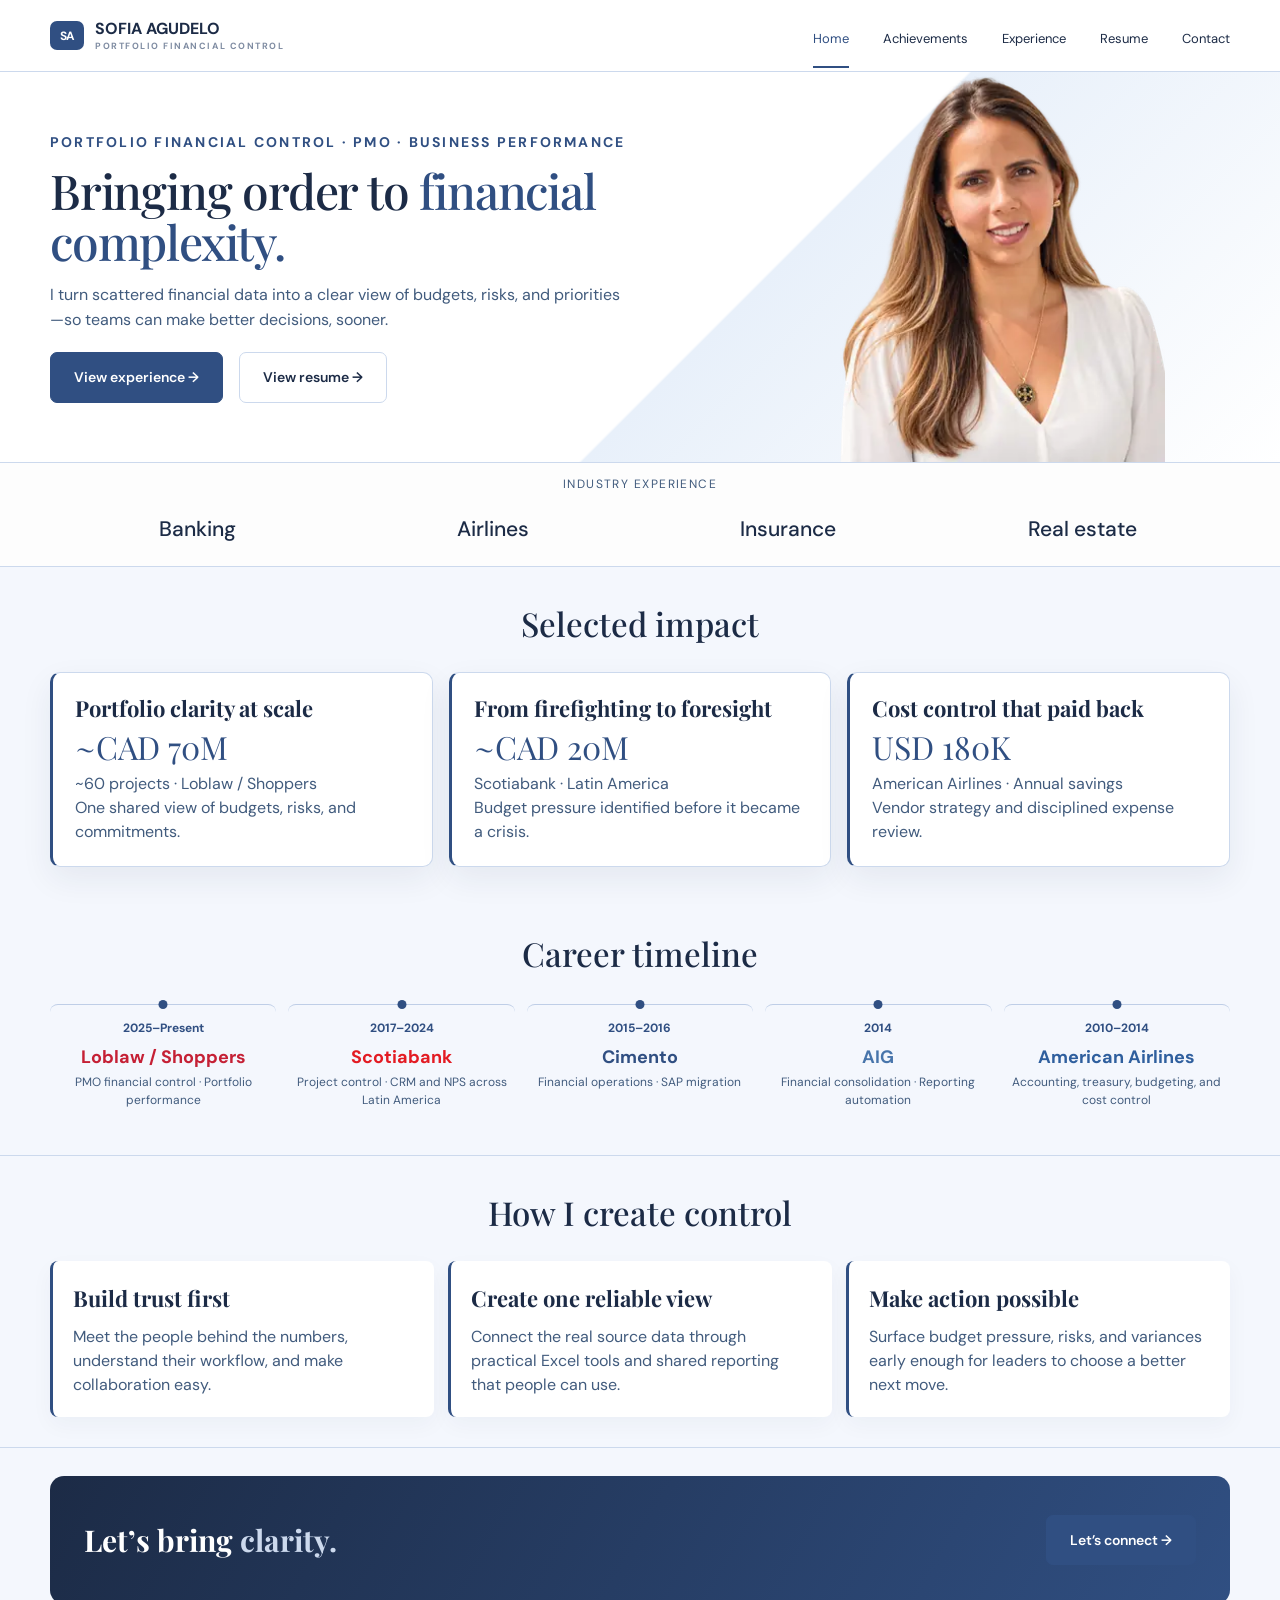
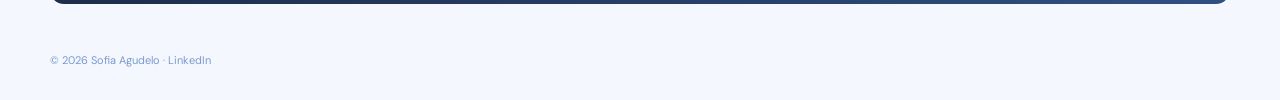
==== index.html @ adecae9f "Fix Sofia portrait loading on homepage" ====
<!doctype html>
<html lang="en"><head><meta charset="utf-8"><meta name="viewport" content="width=device-width,initial-scale=1"><meta name="robots" content="noindex,nofollow"><title>Home · Sofia Agudelo</title><link rel="stylesheet" href="styles.css?v=20260928-4"><link rel="icon" type="image/svg+xml" href="favicon.svg"><link rel="preconnect" href="https://fonts.googleapis.com"><link rel="preconnect" href="https://fonts.gstatic.com" crossorigin><link href="https://fonts.googleapis.com/css2?family=DM+Sans:wght@400;500;600;700&family=Playfair+Display:wght@500;600&display=swap" rel="stylesheet"></head>
<body><a class="skip" href="#main">Skip to content</a><nav class="nav" aria-label="Main navigation"><div class="wrap"><a class="brand" href="index.html"><span>SOFIA AGUDELO<small>PORTFOLIO FINANCIAL CONTROL</small></span></a><div class="navlinks"><a href="index.html" class="active" aria-current="page">Home</a><a href="achievements.html">Achievements</a><a href="experience.html">Experience</a><a href="resume.html">Resume</a><a href="contact.html">Contact</a></div></div></nav>
<main id="main"><header class="hero"><div class="wrap hero-grid"><div class="hero-copy"><div class="eyebrow">Portfolio Financial Control · PMO · Business Performance</div><h1 class="serif">Bringing order to <em>financial complexity.</em></h1><p>I turn scattered financial data into a clear view of budgets, risks, and priorities—so teams can make better decisions, sooner.</p><div class="hero-actions"><a class="btn primary" href="experience.html">View experience →</a><a class="btn" href="resume.html">View resume →</a></div></div><div class="portrait"><img id="sofia-portrait" class="sofia-portrait" src="assets/sofia-portrait-transparent-v9.png" alt="Sofia Agudelo" width="320" height="384"></div></div></header>
<section class="trust"><div class="trust-label">INDUSTRY EXPERIENCE</div><div class="wrap trust-row"><span class="org">Banking</span><span class="org">Airlines</span><span class="org">Insurance</span><span class="org">Real estate</span></div></section>
<section class="section"><div class="wrap"><h2 class="serif">Selected impact</h2><div class="impact-cards"><a class="card impact impact-link" href="achievements.html"><h3>Portfolio clarity at scale</h3><div class="big">~CAD 70M</div><p>~60 projects · Loblaw / Shoppers<br>One shared view of budgets, risks, and commitments.</p></a><a class="card impact impact-link" href="achievements.html"><h3>From firefighting to foresight</h3><div class="big">~CAD 20M</div><p>Scotiabank · Latin America<br>Budget pressure identified before it became a crisis.</p></a><a class="card impact impact-link" href="achievements.html"><h3>Cost control that paid back</h3><div class="big">USD 180K</div><p>American Airlines · Annual savings<br>Vendor strategy and disciplined expense review.</p></a></div></div></section>
<section class="section"><div class="wrap"><h2 class="serif timeline-title">Career timeline</h2><div class="timeline"><a class="job" href="experience.html#loblaw"><div class="years">2025–Present</div><h3>Loblaw / Shoppers</h3><p>PMO financial control · Portfolio performance</p></a><a class="job" href="experience.html#scotiabank"><div class="years">2017–2024</div><h3>Scotiabank</h3><p>Project control · CRM and NPS across Latin America</p></a><a class="job" href="experience.html#cimento"><div class="years">2015–2016</div><h3>Cimento</h3><p>Financial operations · SAP migration</p></a><a class="job" href="experience.html#aig"><div class="years">2014</div><h3>AIG</h3><p>Financial consolidation · Reporting automation</p></a><a class="job" href="experience.html#american-budget"><div class="years">2010–2014</div><h3>American Airlines</h3><p>Accounting, treasury, budgeting, and cost control</p></a></div></div></section>
<section class="section how"><div class="wrap"><h2 class="serif">How I create control</h2><div class="how-grid"><article class="how-item"><h3>Build trust first</h3><p>Meet the people behind the numbers, understand their workflow, and make collaboration easy.</p></article><article class="how-item"><h3>Create one reliable view</h3><p>Connect the real source data through practical Excel tools and shared reporting that people can use.</p></article><article class="how-item"><h3>Make action possible</h3><p>Surface budget pressure, risks, and variances early enough for leaders to choose a better next move.</p></article></div></div></section>
<div class="wrap cta"><h2 class="serif">Let’s bring <em>clarity.</em></h2><div class="cta-actions"><a class="btn primary" href="https://www.linkedin.com/in/sofia-agudelo/" target="_blank" rel="noopener noreferrer">Let’s connect →</a></div></div></main><footer class="wrap footer">© 2026 Sofia Agudelo · <a href="https://www.linkedin.com/in/sofia-agudelo/" target="_blank" rel="noopener noreferrer">LinkedIn</a></footer>
<script>(()=>{const img=document.getElementById('sofia-portrait');const files=['assets/sofia-v10-part1.txt','assets/sofia-v10-part2.txt','assets/sofia-v10-part3.txt','assets/sofia-v10-part4.txt'];Promise.all(files.map(f=>fetch(f,{cache:'no-store'}).then(r=>{if(!r.ok)throw new Error('portrait part missing');return r.text()}))).then(parts=>{const candidate=new Image();candidate.onload=()=>{img.src=candidate.src};candidate.src='data:image/webp;base64,'+parts.join('')}).catch(()=>{});})();</script></body></html>
---- styles.css ----
:root{--ink:#1c2b46;--accent:#304f82;--text:#415b7d;--line:#ccd9ed;--soft:#f4f7fd;--white:#fff;--shadow:0 12px 32px rgba(28,43,70,.07)}
*{box-sizing:border-box}html{scroll-behavior:smooth}body{margin:0;font-family:"DM Sans",Arial,sans-serif;color:var(--ink);background:#fff}a{text-decoration:none;color:inherit}.serif{font-family:"Playfair Display",Georgia,serif}.wrap{width:min(1180px,calc(100% - 56px));margin:auto}
.nav{height:72px;border-bottom:1px solid #edf1f8;background:rgba(255,255,255,.95);position:sticky;top:0;z-index:30}.nav .wrap{height:100%;display:flex;align-items:center;justify-content:space-between}.brand{display:flex;gap:12px;align-items:center;font-weight:700}.brand small{display:block;font-size:9px;letter-spacing:.17em;color:#5e84c3}.navlinks{display:flex;gap:34px;align-items:center;font-size:13px}.navlinks a{padding:25px 0 16px;border-bottom:2px solid transparent}.navlinks a.active{color:var(--accent);border-color:var(--accent)}.btn{display:inline-flex;align-items:center;justify-content:center;gap:10px;padding:13px 23px;border-radius:7px;border:1px solid #afc2e1;font-weight:600;font-size:14px}.btn.primary{background:var(--accent);border-color:var(--accent);color:#fff;box-shadow:0 9px 22px rgba(48,79,130,.18)}.btn.dark{background:#304f82;border-color:#304f82;color:#fff}
.eyebrow{color:var(--accent);font-size:12px;font-weight:700;letter-spacing:.16em;text-transform:uppercase}.hero{position:relative;overflow:hidden;background:linear-gradient(135deg,#fff 0%,#fff 58%,#f5f7fb 58.2%,#fff 100%)}.hero-grid{min-height:330px;display:grid;grid-template-columns:1.2fr .8fr;align-items:end;gap:40px}.hero-copy{align-self:center;padding:25px 0}.hero h1{font-size:48px;line-height:1.04;margin:11px 0 15px;font-weight:500;letter-spacing:-.025em}.hero h1 em{font-style:normal;color:var(--accent)}.hero p{color:var(--text);font-size:16px;line-height:1.58;max-width:610px;margin:0 0 20px}.hero-actions{display:flex;gap:16px;flex-wrap:wrap}.download{display:inline-block;margin-top:18px;color:#4d77bd;text-decoration:underline;text-underline-offset:5px;font-size:13px}.portrait{height:330px;display:flex;align-items:flex-end;justify-content:center}.portrait img{height:318px;max-width:100%;object-fit:contain;object-position:center bottom;filter:drop-shadow(0 20px 30px rgba(28,43,70,.16))}
.trust{border-top:1px solid var(--line);border-bottom:1px solid var(--line);background:#fdfdfd}.trust-label{text-align:center;padding-top:12px;color:#6e91ca;letter-spacing:.18em;font-size:10px}.trust-row{display:grid;grid-template-columns:repeat(4,1fr);align-items:center;text-align:center;height:72px}.org{font-weight:700;font-size:23px}.scotia{color:#e31b23}.tang{color:#f66b13}.sofi{color:#3f67aa}
.section{padding:36px 0}.section h2{font-size:33px;text-align:center;margin:0 0 24px;font-weight:500}.strengths{display:grid;grid-template-columns:repeat(4,1fr);gap:14px}.impact-cards{display:grid;grid-template-columns:repeat(3,1fr);gap:16px}.card{border:1px solid var(--line);border-radius:10px;background:#fff;box-shadow:var(--shadow)}.strength{padding:20px;min-height:142px;display:grid;grid-template-columns:50px 1fr;gap:14px}.ico{width:48px;height:48px;border-radius:50%;background:#f0f3f9;display:grid;place-items:center;color:var(--accent)}.ico svg{width:26px;height:26px}.strength h3,.impact h3{font-family:"Playfair Display";font-size:19px;margin:0 0 8px}.strength p,.impact p{font-size:12.5px;color:#426db3;line-height:1.5;margin:0}.how{background:#fafbfd;border-top:1px solid #edf2f9;border-bottom:1px solid #edf2f9}.how-grid{display:grid;grid-template-columns:repeat(3,1fr);gap:14px}.how-item{padding:18px 20px;border-left:3px solid var(--accent);background:#fff;border-radius:8px;box-shadow:0 8px 22px rgba(28,43,70,.04)}.how-item h3{font-family:"Playfair Display";font-size:19px;margin:0 0 7px}.how-item p{font-size:12px;color:#426db3;line-height:1.5;margin:0}.how-item strong{display:block;color:var(--accent);font-size:10px;margin-top:9px}
.timeline-title{font-size:31px;text-align:center;margin:10px 0 17px}.timeline{display:grid;grid-template-columns:repeat(5,1fr);gap:12px;align-items:start}.job{text-align:center;border-top:1px solid #bfcee7;padding:14px 8px 0;position:relative}.job:before{content:"";position:absolute;top:-5px;left:50%;width:9px;height:9px;border-radius:50%;background:var(--accent);transform:translateX(-50%)}.years{color:var(--accent);font-weight:700;font-size:12px}.job h3{margin:9px 0 5px;font-size:17px}.job p{font-size:12px;color:#3a5f9d;margin:0}
.impact{padding:17px;border-left:3px solid var(--accent);min-height:0}.impact .ico{width:42px;height:42px}.impact .ico svg{width:23px;height:23px}.impact .big{font-family:"Playfair Display";color:var(--accent);font-size:34px;line-height:1;margin:6px 0 9px}.impact h3{font-size:18px;line-height:1.22;margin-bottom:6px}.impact p{font-size:12px;line-height:1.42}.impact-link{display:block;transition:transform .18s ease,box-shadow .18s ease}.impact-link:hover{transform:translateY(-3px);box-shadow:0 16px 36px rgba(28,43,70,.11)}.projects-intro{max-width:620px;margin:-12px auto 24px;text-align:center;color:#426db3;font-size:13px;line-height:1.55}.projects-grid{display:grid;grid-template-columns:repeat(3,1fr);gap:18px}.project{overflow:hidden;display:flex;flex-direction:column;min-height:100%;transition:transform .18s ease,box-shadow .18s ease}.project:hover{transform:translateY(-3px);box-shadow:0 16px 36px rgba(28,43,70,.11)}.project-preview{position:relative;height:210px;overflow:hidden;background:radial-gradient(circle at 50% 18%,#f3f6fa 0%,#f8f9fc 48%,#edf2f9 100%);display:flex;align-items:flex-end;justify-content:center;gap:8px;padding:22px 14px 0}.project-preview.green{background:radial-gradient(circle at 50% 18%,#e8fbef,#f5fbf7 52%,#e3f3e8)}.project-shot{width:31%;max-width:100px;border-radius:15px 15px 0 0;border:4px solid #16243c;border-bottom:0;background:#0f1929;box-shadow:0 13px 26px rgba(28,43,70,.18);overflow:hidden;transform-origin:bottom center}.project-shot:nth-child(1){transform:translateY(16px) rotate(-5deg) scale(.92)}.project-shot:nth-child(2){transform:scale(1.04);z-index:2}.project-shot:nth-child(3){transform:translateY(16px) rotate(5deg) scale(.92)}.project-shot img{width:100%;height:188px;object-fit:cover;object-position:top;display:block}.project-body{padding:18px 18px 17px;display:flex;flex-direction:column;flex:1}.project-kicker{color:var(--accent);font-size:9px;font-weight:700;letter-spacing:.11em;text-transform:uppercase;margin-bottom:7px}.project h3{font-family:"Playfair Display";font-size:20px;margin:0 0 7px}.project p{font-size:11.5px;color:#4d77bd;margin:0;line-height:1.45}.tags{display:flex;gap:6px;margin-top:auto;padding-top:13px}.tag{font-size:10px;background:#f3f6fa;color:#406aaf;padding:4px 8px;border-radius:5px}.projects-more{display:flex;justify-content:center;margin-top:22px}
.cta{margin:28px auto 36px;background:linear-gradient(120deg,#1c2b46,#304f82);border-radius:14px;color:#fff;min-height:128px;padding:27px 34px;display:grid;grid-template-columns:1.1fr 1fr;gap:30px;align-items:center;overflow:hidden}.cta h2{font-size:31px;margin:0;text-align:left}.cta h2 em{color:#ccd9ed;font-style:normal}.cta p{font-size:13px;color:#f4f7fd}.cta-actions{display:flex;gap:14px;align-items:center}.footer{padding:12px 0 30px;color:#7a9ace;font-size:11px}
.stats{margin-top:-18px;position:relative;z-index:2;display:grid;grid-template-columns:repeat(3,1fr);padding:26px 32px;gap:30px}.stat{display:flex;gap:18px;align-items:center;border-right:1px solid var(--line)}.stat:last-child{border:0}.stat .num{font-family:"Playfair Display";font-size:42px;line-height:1}.stat p{font-size:12px;color:#3f68ac;line-height:1.5;margin:0}.experience-list{position:relative;margin:34px 0}.experience-list:before{content:"";position:absolute;left:24px;top:0;bottom:0;width:1px;background:#b5c6e3}.exp{margin:0 0 16px 58px;padding:22px 24px;display:grid;grid-template-columns:180px 1fr 120px;gap:24px;position:relative}.exp:before{content:"";position:absolute;width:14px;height:14px;background:var(--accent);border:4px solid white;border-radius:50%;left:-42px;top:24px;box-shadow:0 0 0 1px #c7d4ea}.exp h3{font-family:"Playfair Display";font-size:23px;margin:0 0 8px}.exp ul{margin:0;padding-left:18px;color:#385d99;font-size:12.5px;line-height:1.5}.exp .when{color:var(--accent);font-weight:700;font-size:12px;text-align:right}
.case{display:grid;grid-template-columns:1.05fr .95fr;gap:26px;padding:28px}.case h3{font-family:"Playfair Display";font-size:25px;margin:8px 0}.case p,.case li{font-size:12.5px;color:#3f68ac;line-height:1.5}.metrics{display:grid;grid-template-columns:repeat(3,1fr);gap:12px;border:1px solid var(--line);border-radius:9px;padding:18px;margin-top:18px}.metric b{font-family:"Playfair Display";font-size:35px;color:var(--accent);display:block}.step{display:grid;grid-template-columns:50px 1fr;gap:12px;margin-bottom:18px}
.filters{display:flex;gap:40px;justify-content:center;margin:18px 0 28px;font-size:13px}.filters .active{border:1px solid var(--accent);color:var(--accent);padding:8px 22px;border-radius:7px}
.ai-grid{display:grid;grid-template-columns:repeat(4,1fr);gap:16px}.ai-card{overflow:hidden}.ai-card img{width:100%;height:165px;object-fit:cover}.ai-card .project-body{padding:14px}.more-grid{display:grid;grid-template-columns:repeat(5,1fr);gap:12px}.mini{padding:15px}.mini h4{margin:0 0 5px;font-size:13px}.mini p{font-size:11px;color:#4f79be;margin:0}
@media(max-width:900px){.wrap{width:min(100% - 30px,760px)}.navlinks{display:none}.hero-grid{grid-template-columns:1fr}.portrait{height:270px}.portrait img{height:260px}.strengths,.impact-cards,.projects-grid,.ai-grid{grid-template-columns:1fr 1fr}.timeline{grid-template-columns:1fr}.job{text-align:left}.how-grid{grid-template-columns:1fr}.stats{grid-template-columns:1fr}.stat{border-right:0;border-bottom:1px solid var(--line);padding-bottom:14px}.exp{grid-template-columns:1fr;margin-left:40px}.exp .when{text-align:left}.case{grid-template-columns:1fr}.cta{grid-template-columns:1fr}.more-grid{grid-template-columns:1fr 1fr}}
@media(max-width:560px){.wrap{width:calc(100% - 24px)}.hero h1{font-size:38px}.hero-grid{gap:24px}.hero-copy{padding:30px 0 0}.hero-actions{margin-bottom:0}.portrait{height:230px;margin-top:0}.portrait img{height:220px}.strengths,.projects-grid,.ai-grid,.more-grid{grid-template-columns:1fr}.impact-cards,.projects-grid{display:flex;gap:14px;overflow-x:auto;scroll-snap-type:x mandatory;scroll-padding-inline:24px;margin:0 -12px;padding:5px 24px 22px;scrollbar-width:none}.impact-cards::-webkit-scrollbar,.projects-grid::-webkit-scrollbar{display:none}.impact-cards .impact,.projects-grid .project{flex:0 0 min(84vw,350px);scroll-snap-align:center;opacity:.62;transform:scale(.96);transition:opacity .18s ease,transform .18s ease,box-shadow .18s ease}.impact-cards .impact{flex-basis:min(78vw,330px)}.impact-cards .impact.marquee-active,.projects-grid .project.marquee-active{opacity:1;transform:scale(1);box-shadow:0 16px 34px rgba(28,43,70,.13)}.trust-row{grid-template-columns:1fr 1fr;height:auto;padding:18px 0;gap:20px}.section h2,.timeline-title{font-size:28px}.stats{padding:20px}.cta{padding:25px 22px}.exp{margin-left:30px;padding:18px}}
.nr-logo{width:36px;height:29px;color:var(--accent);display:block;flex:0 0 auto}.brand{display:flex;gap:11px;align-items:center;font-weight:700}.brand>span{line-height:1.05}.brand small{display:block;font-size:9px;letter-spacing:.17em;color:#5e84c3;margin-top:4px}
.company-logo{display:inline-flex;align-items:center;gap:6px;font-weight:700;line-height:1;white-space:nowrap}.company-logo.scotia-logo{color:#e31b23;font-size:18px}.company-logo.tangerine-logo{color:#f66b13;font-size:18px}.company-logo.tech-logo{color:#1f3355;font-size:18px}.company-logo.sofi-logo{color:#3f67aa;font-size:18px}.sofi-dots{display:grid;grid-template-columns:repeat(3,3px);gap:2px}.sofi-dots i{width:3px;height:3px;border-radius:50%;background:currentColor;display:block}.sap-logo{display:inline-flex;align-items:center;background:#3a5f9c;color:white;font-weight:800;font-size:17px;letter-spacing:-.04em;padding:5px 12px 4px 9px;clip-path:polygon(0 0,100% 0,84% 100%,0 100%);line-height:1}.logo-stack{min-height:30px;display:flex;align-items:center;justify-content:center;margin:7px 0 5px}.job-logo{min-height:28px;display:flex;align-items:center;justify-content:center;margin:7px 0 4px}
.timeline-title{margin:0 0 24px!important}.timeline .job{display:block;transition:.18s ease;border-radius:8px;padding-bottom:10px}.timeline .job:hover{background:#f4f7fd;transform:translateY(-2px)}.timeline .job h3{margin-top:4px}.trust-row .company-logo{justify-content:center}

body{font-size:16px;line-height:1.6}.nav{height:auto;min-height:76px}.nav .wrap{gap:20px;flex-wrap:wrap;padding-block:16px}.navlinks{font-size:14px;gap:22px;flex-wrap:wrap}.navlinks a{padding:4px 0}.brand small{font-size:12px;letter-spacing:.06em}.hero-grid{min-height:410px;align-items:center}.hero h1{line-height:1.15}.portrait{height:290px;align-items:center}.photo-placeholder{height:260px;width:230px;border:1px dashed #8fa9d5;border-radius:12px;display:grid;place-content:center;text-align:center;color:#3a5f9d;background:#f4f7fd}.photo-placeholder small{font-size:14px}.draft-note{background:#f2f5fa;color:#415b7d;padding:10px 0;font-size:14px}.section{scroll-margin-top:100px}.section h2{text-align:left}.impact p,.how-item p,.job p,.exp ul,.footer{font-size:16px}.impact h3,.how-item h3{font-size:23px}.impact{padding:25px}.timeline{grid-template-columns:repeat(3,1fr)}.job{text-align:left;padding:18px}.job:before{left:18px}.years{font-size:14px}.pending{color:#416bb0}.page-heading{padding:50px 0 24px}.page-heading h1{font-size:42px;font-weight:500;margin:0 0 10px}.content-card{padding:28px;margin-bottom:20px}.content-card h2{font-size:25px;font-weight:500;margin-top:0}.content-card p{color:#3a5f9d}.empty-label{font-size:14px;color:#3a5f9d;border:1px dashed #8fa9d5;border-radius:7px;padding:12px 18px;display:inline-block}.footer{border-top:1px solid var(--line);padding-block:24px;margin-top:40px}.skip{position:absolute;left:16px;top:-100px;background:white;padding:12px;z-index:100}.skip:focus{top:10px}a:focus-visible{outline:3px solid #304f82;outline-offset:5px}.cta p{font-size:16px}.cta h2{font-size:30px}.eyebrow{font-size:14px}@media(max-width:900px){.navlinks{display:flex}.hero-grid{grid-template-columns:1fr 0.7fr}.portrait{height:auto}.photo-placeholder{width:100%;height:240px}}@media(max-width:600px){.nav .wrap{align-items:flex-start}.navlinks{gap:12px 18px}.hero-grid{grid-template-columns:1fr;padding-bottom:30px}.portrait{justify-content:flex-start}.photo-placeholder{width:100%;height:170px}.impact-cards{display:grid;grid-template-columns:1fr;margin:0;padding:0;overflow:visible}.impact-cards .impact{opacity:1;transform:none}.timeline{grid-template-columns:1fr}.hero h1,.page-heading h1{font-size:36px}.cta{margin-block:24px}.hero-copy{padding-top:32px}}@media(prefers-reduced-motion:reduce){html{scroll-behavior:auto}*{transition:none!important}}

.variant-bar{background:var(--ink);color:white;padding:10px 0;font-size:14px}.variant-bar .wrap{display:flex;justify-content:space-between;gap:12px;flex-wrap:wrap}.variant-bar a{text-decoration:underline;text-underline-offset:4px}

body{background:#f4f7fd}.nav{background:#f4f7fd;border-color:#ccd9ed}.hero{background:linear-gradient(135deg,#fff 0%,#fff 58%,#ccd9ed 58.2%,#f4f7fd 100%)}.how,.draft-note,.photo-placeholder{background:#f4f7fd;border-color:#ccd9ed}.brand small,.pending,.footer,.impact p,.how-item p,.job p,.content-card p,.photo-placeholder,.empty-label{color:#415b7d}.photo-placeholder,.empty-label,.btn,.job{border-color:#ccd9ed}.cta{background:linear-gradient(120deg,#1c2b46,#304f82)}.cta p{color:#f4f7fd}.navlinks a.active{border-color:#304f82}

/* Match the concise layout of Nicolas's profile. */
.hero-grid{min-height:330px}.hero-copy{padding:28px 0}.hero h1{font-size:48px;line-height:1.06;max-width:640px}.hero p{max-width:580px;line-height:1.58}.portrait{height:300px}.photo-placeholder{height:250px}.section{padding:30px 0}.section h2{text-align:center;font-size:33px;margin-bottom:22px}.impact{padding:22px;min-height:130px}.impact h3,.how-item h3{font-size:22px;margin-bottom:9px}.impact p,.how-item p{font-size:16px;line-height:1.5}.how-item{padding:20px}.trust-label{font-size:12px;color:var(--text);letter-spacing:.12em}.trust-row .org{font-size:21px;color:var(--ink);font-weight:500}.cta .cta-actions{justify-content:flex-end}.content-card{padding:22px 26px}.content-card p{margin-bottom:0}.page-heading{padding-top:38px}.footer{font-size:14px;margin-top:24px}@media(max-width:600px){.hero h1{font-size:38px}.hero-copy{padding-top:28px}.portrait{height:170px}.photo-placeholder{height:160px}.section h2{font-size:28px}.trust-row .org{font-size:18px}.cta .cta-actions{justify-content:flex-start}.impact{min-height:0}}

.resume-grid{display:grid;grid-template-columns:1fr 1fr;gap:18px}.resume-grid .content-card{margin-bottom:0}.content-card ul{padding-left:20px;margin:12px 0 0;color:var(--text);font-size:16px;line-height:1.65}.content-card .pending{font-size:14px}.resume-grid + .content-card{margin-top:20px}@media(max-width:700px){.resume-grid{grid-template-columns:1fr}}

.employer{font-weight:600;color:var(--accent)!important;margin-top:-4px}.result{display:block;font-family:Georgia,serif;font-size:32px;color:var(--accent);margin:8px 0 16px}.resume-career{margin:18px 0 32px}.resume-role{display:flex;justify-content:space-between;gap:24px;padding:16px 0;border-bottom:1px solid var(--line)}.resume-role p{margin:4px 0 0;color:var(--text)}.resume-role>span{font-size:14px;color:var(--text);text-align:right}.impact .big{font-size:32px}.content-card li+li{margin-top:5px}@media(max-width:600px){.resume-role{display:block}.resume-role>span{display:block;text-align:left;margin-top:6px}}

.portrait .sofia-portrait{width:260px;height:300px;object-fit:cover;object-position:center 30%;border-radius:12px;filter:none}@media(max-width:600px){.portrait{height:260px}.portrait .sofia-portrait{width:220px;height:260px}}

/* Larger transparent portrait aligned with the hero baseline. */
.hero-grid{min-height:390px;align-items:end}.hero .portrait{height:390px;align-self:end;align-items:flex-end;justify-content:center}.hero .portrait .sofia-portrait{display:block;width:auto;height:390px;max-width:100%;object-fit:contain;object-position:center bottom;border-radius:0;filter:none}@media(max-width:900px) and (min-width:601px){.hero .portrait{height:350px}.hero .portrait .sofia-portrait{height:auto;max-height:350px;width:100%}}@media(max-width:600px){.hero-grid{padding-bottom:0;gap:18px}.hero .portrait{height:330px}.hero .portrait .sofia-portrait{height:330px;width:auto}.hero-copy{padding-bottom:0}}

/* Shared system aligned to Nicolas's profile */
.nav{height:72px;min-height:72px;background:rgba(255,255,255,.95)}.nav .wrap{height:72px;padding-block:0;gap:24px;flex-wrap:nowrap}.brand small{font-size:9px;letter-spacing:.17em;color:#7f8ca2}.navlinks{font-size:13px;gap:34px;flex-wrap:nowrap}.navlinks a{padding:25px 0 16px}.footer{border:0;padding:12px 0 30px;margin-top:0;font-size:11px;color:#7a9ace}.experience-hero{background:linear-gradient(135deg,#fff 0%,#fff 58%,#e8f0fa 58.2%,#fff 100%)}.experience-hero .wrap{min-height:240px;padding:54px 0 40px}.experience-hero h1{font:500 48px/1.04 "Playfair Display",Georgia,serif;margin:0 0 12px}.experience-hero p{margin:0;max-width:590px;color:var(--text);font-size:16px;line-height:1.58}.experience-list{position:relative;max-width:1080px;margin:48px auto 40px;padding-left:10px}.experience-list:before{content:"";position:absolute;left:30px;top:0;bottom:0;width:1px;background:#b9c9df}.exp{scroll-margin-top:92px;margin:0 0 16px 72px;padding:24px 26px;display:grid;grid-template-columns:190px minmax(0,1fr) 132px;gap:24px;position:relative;border:1px solid var(--line);border-radius:10px;background:#fff;box-shadow:var(--shadow)}.exp:before{content:"";position:absolute;width:14px;height:14px;background:var(--accent);border:4px solid white;border-radius:50%;left:-50px;top:24px;box-shadow:0 0 0 1px #c8d7e9}.exp h2{font:500 23px/1.2 "Playfair Display",Georgia,serif;margin:0 0 8px}.exp ul{margin:0;padding-left:18px;color:var(--text);font-size:12.5px;line-height:1.55}.exp li+li{margin-top:9px}.exp time{color:var(--accent);font-weight:700;font-size:12px;text-align:right;padding-top:5px}.exp-meta{display:flex;flex-direction:column;align-items:flex-start;gap:12px}.exp-meta strong{font-size:16px;line-height:1.25}.tag{display:inline-block;font-size:10px;background:#edf3fb;color:#476793;padding:4px 8px;border-radius:5px}.resume-page{padding-bottom:40px}.resume-head{padding:42px 0 24px;display:flex;justify-content:space-between;align-items:end;gap:24px}.resume-head h1{font:500 44px/1.04 "Playfair Display",Georgia,serif;margin:0 0 7px}.resume-head p{margin:0;color:#647187}.resume-summary{border-top:1px solid var(--line);border-bottom:1px solid var(--line);padding:20px 0;margin-bottom:32px}.resume-summary p{font:500 22px/1.35 "Playfair Display",Georgia,serif;max-width:720px;margin:0}.resume-section{margin:0 0 36px}.section-label{font-size:11px;letter-spacing:.16em;color:var(--accent);font-weight:700;margin-bottom:12px}.resume-list{border-top:1px solid var(--line)}.resume-list a{display:grid;grid-template-columns:minmax(0,1fr) 150px 20px;gap:20px;align-items:center;border-bottom:1px solid var(--line);padding:17px 4px;transition:background .18s ease,padding .18s ease}.resume-list a:hover{background:#f6f9fe;padding-inline:12px}.resume-list strong{font:500 20px/1.2 "Playfair Display",Georgia,serif;display:block}.resume-list small{display:block;color:var(--text);font-size:13px;margin-top:4px}.resume-list time{color:var(--accent);font-size:12px;font-weight:700;text-align:right}.resume-list b{font-size:19px;color:var(--accent);font-weight:500}.credential-grid{display:grid;grid-template-columns:1fr 1fr;gap:14px}.credential-grid article{border:1px solid var(--line);border-radius:10px;padding:18px 20px;min-height:94px}.credential-grid strong{font:500 19px/1.22 "Playfair Display",Georgia,serif;display:block}.credential-grid span{display:block;font-size:13px;color:var(--text);margin-top:7px}.skill-line{margin:0;color:var(--text);font-size:14px;line-height:1.6;max-width:900px}@media(max-width:900px){.nav .wrap{height:auto;min-height:72px;flex-wrap:wrap;padding-block:12px}.navlinks{display:flex;gap:14px 22px;flex-wrap:wrap}.experience-hero .wrap{padding:40px 0}.exp{grid-template-columns:1fr;margin-left:46px}.exp:before{left:-38px}.experience-list:before{left:20px}.exp time{text-align:left}.credential-grid{grid-template-columns:1fr}.resume-list a{grid-template-columns:minmax(0,1fr) 120px 18px}}@media(max-width:560px){.navlinks{font-size:12px}.experience-hero h1{font-size:38px}.experience-list{margin-top:30px}.exp{margin-left:30px;padding:18px}.resume-head{padding:32px 0 20px;align-items:flex-start;flex-direction:column}.resume-head h1{font-size:36px}.resume-summary p{font-size:20px}.resume-list a{grid-template-columns:1fr 18px;gap:10px;padding:16px 2px}.resume-list time{grid-column:1;color:var(--text);text-align:left}.resume-list b{grid-column:2;grid-row:1}.credential-grid article{min-height:auto}.footer{font-size:11px}}
.brand:before{content:"SA";display:grid;place-items:center;width:34px;height:29px;border-radius:7px;background:var(--accent);color:#fff;font:700 12px/1 "DM Sans",Arial,sans-serif;letter-spacing:-.05em;flex:0 0 auto}.experience-hero .eyebrow{margin-bottom:10px}.experience-hero + .wrap{padding-top:32px;padding-bottom:32px}.hero{background:linear-gradient(135deg,#fff 0%,#fff 58%,#e8f0fa 58.2%,#fff 100%)}.timeline .job{min-height:136px}.timeline .job h3{font:500 18px/1.2 "Playfair Display",Georgia,serif;color:var(--ink)}.timeline .job p{line-height:1.45}.timeline .job:focus-visible{outline:3px solid var(--accent);outline-offset:4px}@media(max-width:600px){.timeline{gap:12px}.timeline .job{min-height:auto;padding:18px 20px 18px 28px;border:1px solid var(--line);border-top:1px solid var(--line);border-radius:10px;box-shadow:var(--shadow)}.timeline .job:before{left:18px;top:18px}.timeline .job h3{margin:8px 0 5px}.timeline .job p{font-size:14px}}

/* Keep anchored roles clear of the taller wrapped navigation on smaller screens. */
@media(max-width:900px){.exp{scroll-margin-top:170px}}

/* Responsive navigation is intentionally a solid two-row surface. */
@media(max-width:900px){.nav{min-height:142px;height:142px;background:#fff!important;box-shadow:0 4px 16px rgba(28,43,70,.08);z-index:100}.nav .wrap{height:142px;min-height:142px;display:grid;grid-template-columns:1fr;grid-template-rows:72px 70px;gap:0;padding:0}.brand{align-self:center}.navlinks{width:100%;height:70px;display:flex;align-items:center;gap:22px;flex-wrap:nowrap;overflow-x:auto;white-space:nowrap;padding:0 2px;scrollbar-width:none}.navlinks::-webkit-scrollbar{display:none}.navlinks a{padding:24px 0 17px;flex:0 0 auto}.exp{scroll-margin-top:170px}}@media(max-width:560px){.nav{min-height:130px;height:130px}.nav .wrap{height:130px;min-height:130px;grid-template-rows:64px 66px}.brand:before{width:30px;height:27px;font-size:11px}.brand small{font-size:8px;letter-spacing:.12em}.navlinks{height:66px;gap:18px}.navlinks a{padding:21px 0 16px}.exp{scroll-margin-top:158px}}

/* Navigation order and resume viewer. */
.navlinks a[href="index.html"]{order:1}.navlinks a[href="achievements.html"]{order:2}.navlinks a[href="experience.html"]{order:3}.navlinks a[href="resume.html"]{order:4}.navlinks a[href="contact.html"]{order:5}.resume-view-page{padding:44px 0 38px}.resume-view-head{display:flex;align-items:end;justify-content:space-between;gap:24px;margin-bottom:26px}.resume-view-head h1{font:500 46px/1.04 "Playfair Display",Georgia,serif;margin:7px 0 8px}.resume-view-head p{margin:0;color:var(--text);font-size:15px}.resume-viewer{height:min(1060px,calc(100vh - 220px));min-height:720px;border:1px solid var(--line);border-radius:12px;overflow:hidden;background:#f4f7fd;box-shadow:var(--shadow)}.resume-viewer object{display:block;width:100%;height:100%;border:0}.resume-viewer p{margin:0;padding:28px;color:var(--text)}.experience-resume-link{margin-top:20px}@media(max-width:700px){.resume-view-page{padding-top:30px}.resume-view-head{align-items:flex-start;flex-direction:column;margin-bottom:18px}.resume-view-head h1{font-size:38px}.resume-viewer{height:calc(100vh - 230px);min-height:560px;border-radius:8px}.experience-resume-link{margin-top:16px}}

/* Explicit ordering prevents page-specific markup from changing the menu sequence. */
.navlinks a[href="index.html"]{order:1!important}.navlinks a[href="achievements.html"]{order:2!important}.navlinks a[href="experience.html"]{order:3!important}.navlinks a[href="resume.html"]{order:4!important}.navlinks a[href="contact.html"]{order:5!important}.brand:before,.btn.primary{background:#304f82!important;border-color:#304f82!important}.btn.primary{box-shadow:none}.resume-actions{display:flex;gap:12px;flex-wrap:wrap}.pdf-shell{background:#fff;border:1px solid var(--line);border-radius:12px;box-shadow:0 14px 34px rgba(28,43,70,.07);padding:10px;margin-bottom:36px}.pdf-shell object{width:100%;height:78vh;min-height:720px;border:0;border-radius:8px;display:block}.resume-preview{display:grid;gap:18px;padding:18px;background:#eaf0f9}.resume-preview img{display:block;width:100%;height:auto;background:#fff;box-shadow:0 8px 24px rgba(28,43,70,.16)}@media(max-width:700px){.pdf-shell{padding:5px;border-radius:8px}.pdf-shell object{height:72vh;min-height:560px}.resume-preview{gap:8px;padding:8px}.resume-actions{width:100%}}

/* A flatter career timeline: company and contribution read as one statement. */
.timeline .job h3{display:inline;font:600 17px/1.45 "DM Sans",Arial,sans-serif;color:var(--ink);margin:0}.timeline .job h3:after{content:" · "}.timeline .job p{display:inline;font-size:14px;line-height:1.45;color:var(--text)}@media(max-width:600px){.timeline .job h3{font-size:16px}.timeline .job p{font-size:14px}}

/* Override legacy card typography so this change is obvious in every browser. */
.timeline .job h3{display:block!important;font:600 16px/1.35 "DM Sans",Arial,sans-serif!important;color:var(--ink)!important;margin:7px 0 2px!important}.timeline .job h3:after{content:""!important}.timeline .job p{display:block!important;margin:0!important;font-size:13px!important;line-height:1.45!important;color:var(--text)!important}

/* Desktop timeline mirrors the compact five-stage composition of Nicolas's profile. */
@media(min-width:901px){.timeline{grid-template-columns:repeat(5,1fr)!important;gap:12px!important;align-items:start}.timeline .job{min-height:0!important;text-align:center!important;padding:14px 8px 16px!important;border-top:1px solid #bfcee7!important}.timeline .job:before{left:50%!important;top:-5px!important}.timeline .job h3{display:block!important;font:700 18px/1.2 "DM Sans",Arial,sans-serif!important;margin:9px 0 6px!important;text-align:center!important}.timeline .job p{display:block!important;font-size:12px!important;line-height:1.45!important;text-align:center!important}.timeline .years{font-size:12px!important}.timeline .job[href$="#loblaw"] h3{color:#c52035!important}.timeline .job[href$="#scotiabank"] h3{color:#e31b23!important}.timeline .job[href$="#cimento"] h3{color:#304f82!important}.timeline .job[href$="#aig"] h3{color:#4875ab!important}.timeline .job[href$="#american-budget"] h3{color:#2f5f9e!important}}

@media(max-width:900px){.timeline{display:grid!important;grid-template-columns:1fr!important;gap:0!important;position:relative!important;margin:0 0 0 46px!important;padding:0 0 0 42px!important}.timeline:before{content:""!important;position:absolute!important;left:0!important;top:10px!important;bottom:28px!important;width:1px!important;background:#8fb2e9!important}.timeline .job{min-height:0!important;text-align:left!important;border:0!important;border-radius:0!important;background:transparent!important;box-shadow:none!important;padding:0 0 28px!important}.timeline .job:before{left:-54px!important;top:7px!important;width:17px!important;height:17px!important;border:0!important;box-shadow:none!important;background:#304f82!important}.timeline .job h3{display:block!important;text-align:left!important;font:700 18px/1.25 "DM Sans",Arial,sans-serif!important;margin:8px 0 6px!important}.timeline .job p{display:block!important;text-align:left!important;font-size:14px!important;line-height:1.45!important;margin:0!important}.timeline .years{font-size:14px!important}.timeline .job:last-child{padding-bottom:0!important}}
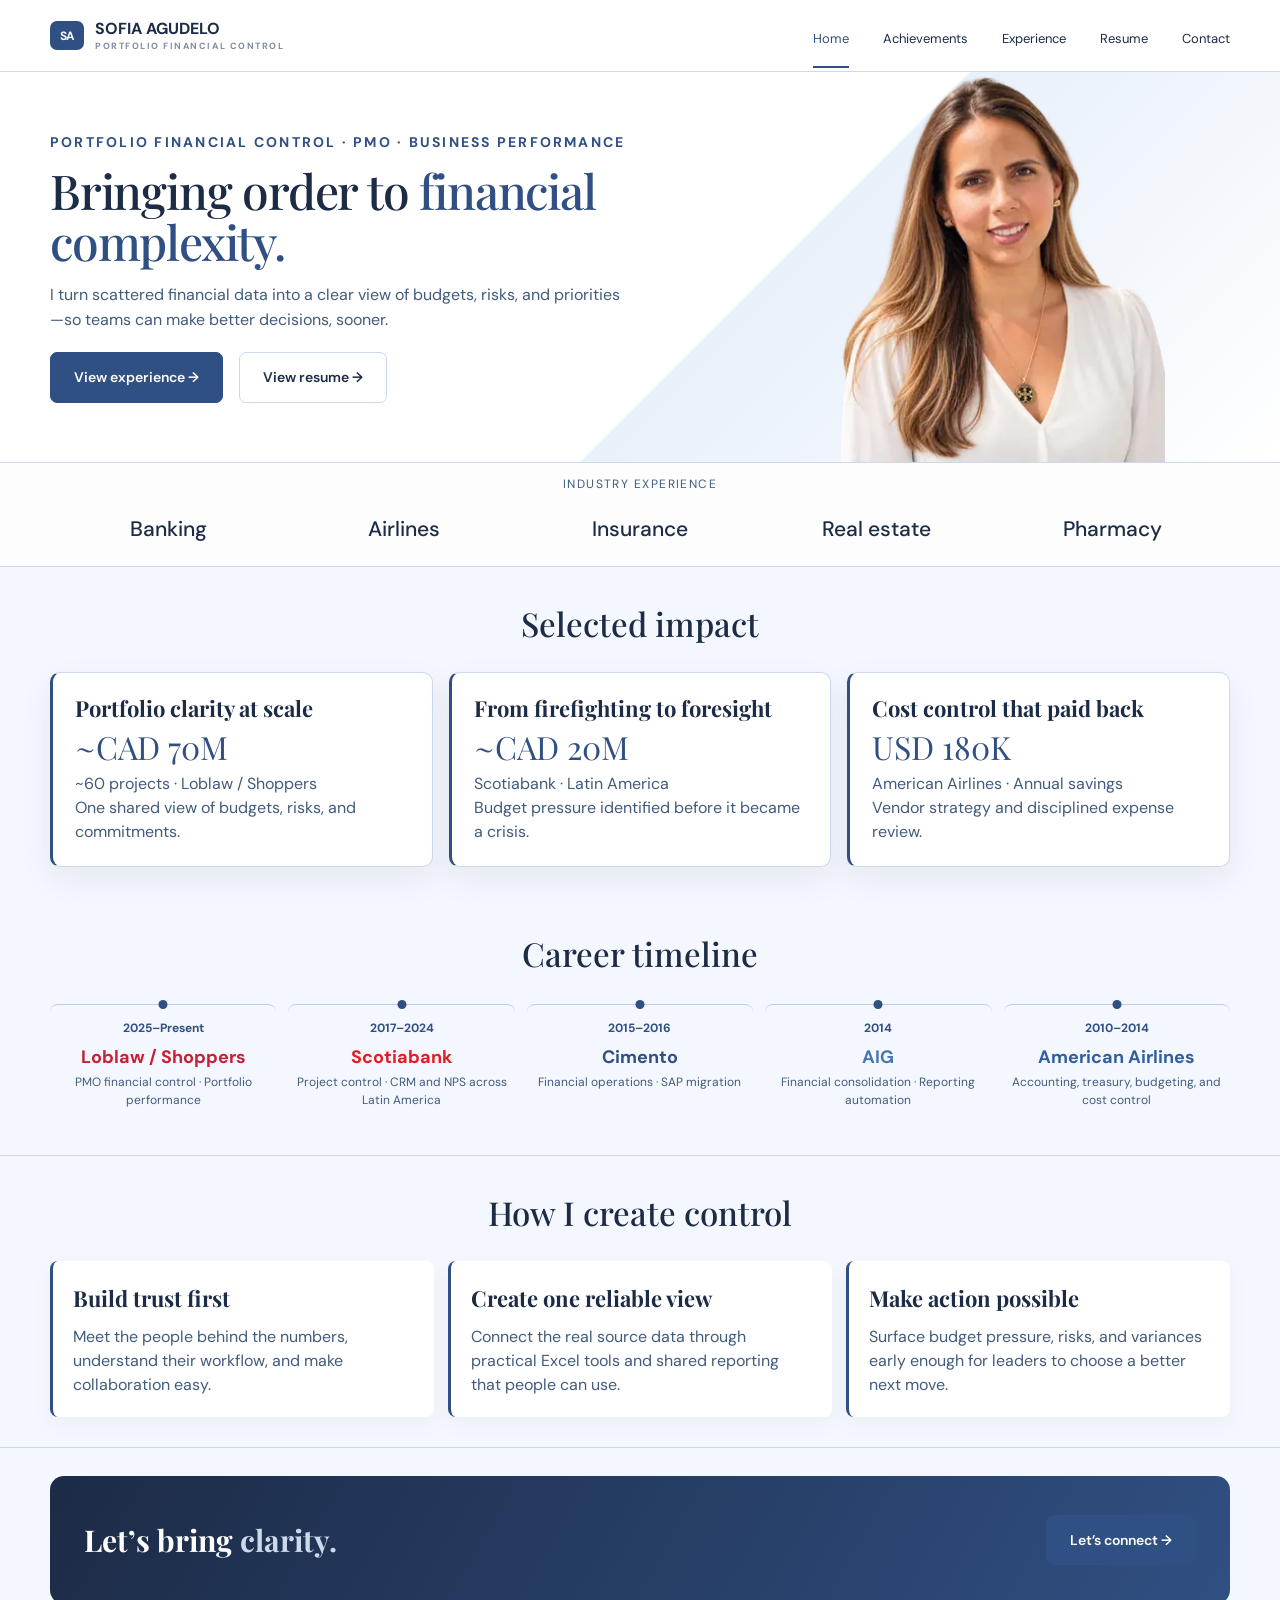
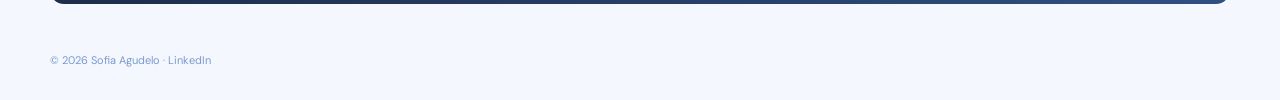
==== commit 4feadb5d: "Use shared banner geometry and add pharmacy industry" ====
--- a/index.html
+++ b/index.html
@@ -1,8 +1,8 @@
 <!doctype html>
-<html lang="en"><head><meta charset="utf-8"><meta name="viewport" content="width=device-width,initial-scale=1"><meta name="robots" content="noindex,nofollow"><title>Home · Sofia Agudelo</title><link rel="stylesheet" href="styles.css?v=20260928-4"><link rel="icon" type="image/svg+xml" href="favicon.svg"><link rel="preconnect" href="https://fonts.googleapis.com"><link rel="preconnect" href="https://fonts.gstatic.com" crossorigin><link href="https://fonts.googleapis.com/css2?family=DM+Sans:wght@400;500;600;700&family=Playfair+Display:wght@500;600&display=swap" rel="stylesheet"></head>
+<html lang="en"><head><meta charset="utf-8"><meta name="viewport" content="width=device-width,initial-scale=1"><meta name="robots" content="noindex,nofollow"><title>Home · Sofia Agudelo</title><link rel="stylesheet" href="styles.css?v=20260928-4"><link rel="stylesheet" href="banner-fix.css?v=20260930-1"><link rel="icon" type="image/svg+xml" href="favicon.svg"><link rel="preconnect" href="https://fonts.googleapis.com"><link rel="preconnect" href="https://fonts.gstatic.com" crossorigin><link href="https://fonts.googleapis.com/css2?family=DM+Sans:wght@400;500;600;700&family=Playfair+Display:wght@500;600&display=swap" rel="stylesheet"></head>
 <body><a class="skip" href="#main">Skip to content</a><nav class="nav" aria-label="Main navigation"><div class="wrap"><a class="brand" href="index.html"><span>SOFIA AGUDELO<small>PORTFOLIO FINANCIAL CONTROL</small></span></a><div class="navlinks"><a href="index.html" class="active" aria-current="page">Home</a><a href="achievements.html">Achievements</a><a href="experience.html">Experience</a><a href="resume.html">Resume</a><a href="contact.html">Contact</a></div></div></nav>
 <main id="main"><header class="hero"><div class="wrap hero-grid"><div class="hero-copy"><div class="eyebrow">Portfolio Financial Control · PMO · Business Performance</div><h1 class="serif">Bringing order to <em>financial complexity.</em></h1><p>I turn scattered financial data into a clear view of budgets, risks, and priorities—so teams can make better decisions, sooner.</p><div class="hero-actions"><a class="btn primary" href="experience.html">View experience →</a><a class="btn" href="resume.html">View resume →</a></div></div><div class="portrait"><img id="sofia-portrait" class="sofia-portrait" src="assets/sofia-portrait-transparent-v9.png" alt="Sofia Agudelo" width="320" height="384"></div></div></header>
-<section class="trust"><div class="trust-label">INDUSTRY EXPERIENCE</div><div class="wrap trust-row"><span class="org">Banking</span><span class="org">Airlines</span><span class="org">Insurance</span><span class="org">Real estate</span></div></section>
+<section class="trust"><div class="trust-label">INDUSTRY EXPERIENCE</div><div class="wrap trust-row"><span class="org">Banking</span><span class="org">Airlines</span><span class="org">Insurance</span><span class="org">Real estate</span><span class="org">Pharmacy</span></div></section>
 <section class="section"><div class="wrap"><h2 class="serif">Selected impact</h2><div class="impact-cards"><a class="card impact impact-link" href="achievements.html"><h3>Portfolio clarity at scale</h3><div class="big">~CAD 70M</div><p>~60 projects · Loblaw / Shoppers<br>One shared view of budgets, risks, and commitments.</p></a><a class="card impact impact-link" href="achievements.html"><h3>From firefighting to foresight</h3><div class="big">~CAD 20M</div><p>Scotiabank · Latin America<br>Budget pressure identified before it became a crisis.</p></a><a class="card impact impact-link" href="achievements.html"><h3>Cost control that paid back</h3><div class="big">USD 180K</div><p>American Airlines · Annual savings<br>Vendor strategy and disciplined expense review.</p></a></div></div></section>
 <section class="section"><div class="wrap"><h2 class="serif timeline-title">Career timeline</h2><div class="timeline"><a class="job" href="experience.html#loblaw"><div class="years">2025–Present</div><h3>Loblaw / Shoppers</h3><p>PMO financial control · Portfolio performance</p></a><a class="job" href="experience.html#scotiabank"><div class="years">2017–2024</div><h3>Scotiabank</h3><p>Project control · CRM and NPS across Latin America</p></a><a class="job" href="experience.html#cimento"><div class="years">2015–2016</div><h3>Cimento</h3><p>Financial operations · SAP migration</p></a><a class="job" href="experience.html#aig"><div class="years">2014</div><h3>AIG</h3><p>Financial consolidation · Reporting automation</p></a><a class="job" href="experience.html#american-budget"><div class="years">2010–2014</div><h3>American Airlines</h3><p>Accounting, treasury, budgeting, and cost control</p></a></div></div></section>
 <section class="section how"><div class="wrap"><h2 class="serif">How I create control</h2><div class="how-grid"><article class="how-item"><h3>Build trust first</h3><p>Meet the people behind the numbers, understand their workflow, and make collaboration easy.</p></article><article class="how-item"><h3>Create one reliable view</h3><p>Connect the real source data through practical Excel tools and shared reporting that people can use.</p></article><article class="how-item"><h3>Make action possible</h3><p>Surface budget pressure, risks, and variances early enough for leaders to choose a better next move.</p></article></div></div></section>
--- a/banner-fix.css
+++ b/banner-fix.css
@@ -0,0 +1,44 @@
+/* Shared top-banner geometry across all pages.
+   The gradient is rendered on the same virtual canvas so the diagonal keeps
+   the same angle/scale even when individual headers have different heights. */
+.hero,
+.experience-hero,
+.resume-view-head {
+  background-image: linear-gradient(135deg,#fff 0%,#fff 58%,#e8f0fa 58.2%,#fff 100%) !important;
+  background-size: 100vw 390px !important;
+  background-position: center top !important;
+  background-repeat: no-repeat !important;
+}
+
+/* Resume previously used a constrained header. Extend only its banner to the
+   viewport while keeping the existing content alignment and typography. */
+.resume-view-head {
+  position: relative;
+  left: 50%;
+  width: 100vw;
+  margin-left: -50vw;
+  padding-left: max(28px, calc((100vw - 1180px) / 2));
+  padding-right: max(28px, calc((100vw - 1180px) / 2));
+}
+
+/* Home now has five truthful industry labels, including Sofia's current
+   retail-pharmacy experience at Loblaw / Shoppers Drug Mart. */
+.trust-row { grid-template-columns: repeat(5,1fr); }
+
+@media (max-width: 900px) {
+  .hero,
+  .experience-hero,
+  .resume-view-head { background-size: 100vw 430px !important; }
+  .resume-view-head {
+    padding-left: max(15px, calc((100vw - 760px) / 2));
+    padding-right: max(15px, calc((100vw - 760px) / 2));
+  }
+}
+
+@media (max-width: 560px) {
+  .hero,
+  .experience-hero,
+  .resume-view-head { background-size: 100vw 520px !important; }
+  .trust-row { grid-template-columns: 1fr 1fr; }
+  .resume-view-head { padding-left: 12px; padding-right: 12px; }
+}
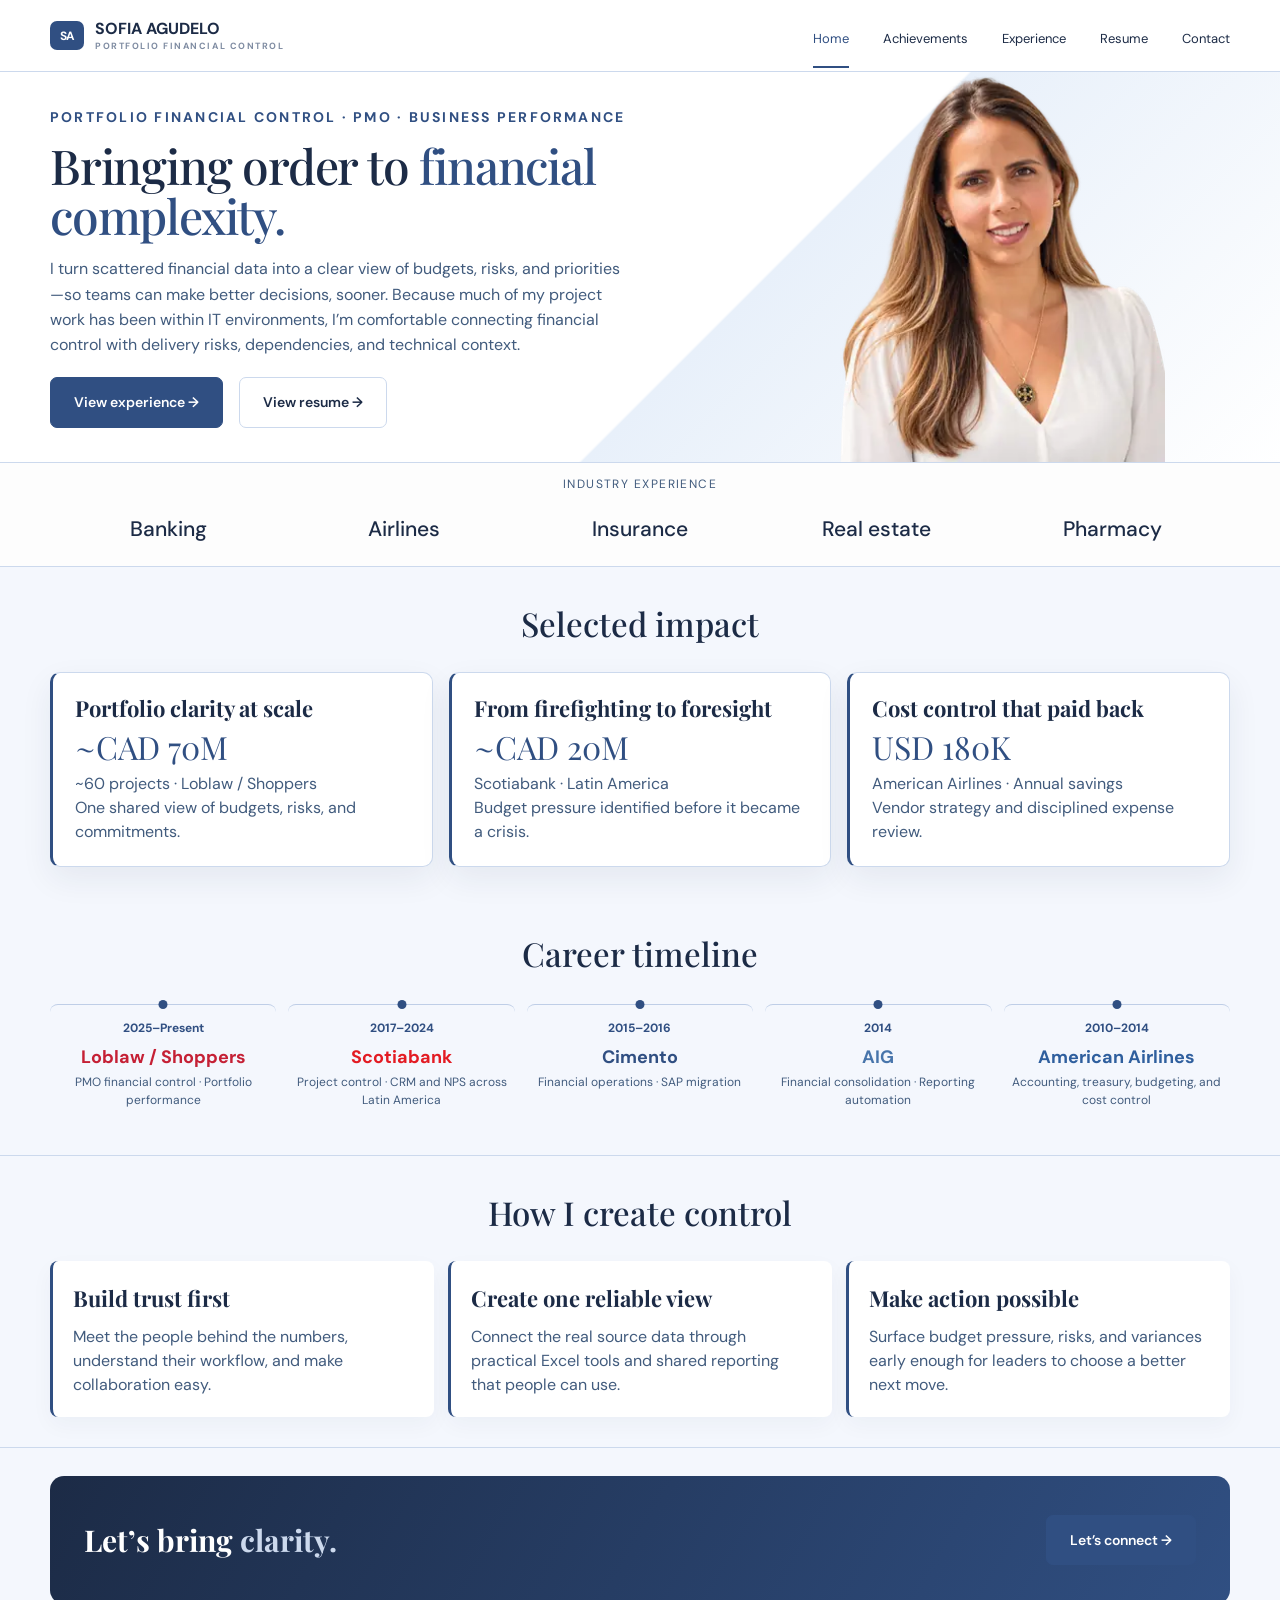
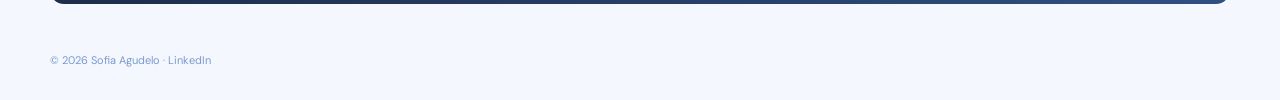
==== commit 425e112e: "Add IT delivery context to Sofia portfolio intro" ====
--- a/index.html
+++ b/index.html
@@ -1,7 +1,7 @@
 <!doctype html>
 <html lang="en"><head><meta charset="utf-8"><meta name="viewport" content="width=device-width,initial-scale=1"><meta name="robots" content="noindex,nofollow"><title>Home · Sofia Agudelo</title><link rel="stylesheet" href="styles.css?v=20260928-4"><link rel="stylesheet" href="banner-fix.css?v=20260930-1"><link rel="icon" type="image/svg+xml" href="favicon.svg"><link rel="preconnect" href="https://fonts.googleapis.com"><link rel="preconnect" href="https://fonts.gstatic.com" crossorigin><link href="https://fonts.googleapis.com/css2?family=DM+Sans:wght@400;500;600;700&family=Playfair+Display:wght@500;600&display=swap" rel="stylesheet"></head>
 <body><a class="skip" href="#main">Skip to content</a><nav class="nav" aria-label="Main navigation"><div class="wrap"><a class="brand" href="index.html"><span>SOFIA AGUDELO<small>PORTFOLIO FINANCIAL CONTROL</small></span></a><div class="navlinks"><a href="index.html" class="active" aria-current="page">Home</a><a href="achievements.html">Achievements</a><a href="experience.html">Experience</a><a href="resume.html">Resume</a><a href="contact.html">Contact</a></div></div></nav>
-<main id="main"><header class="hero"><div class="wrap hero-grid"><div class="hero-copy"><div class="eyebrow">Portfolio Financial Control · PMO · Business Performance</div><h1 class="serif">Bringing order to <em>financial complexity.</em></h1><p>I turn scattered financial data into a clear view of budgets, risks, and priorities—so teams can make better decisions, sooner.</p><div class="hero-actions"><a class="btn primary" href="experience.html">View experience →</a><a class="btn" href="resume.html">View resume →</a></div></div><div class="portrait"><img id="sofia-portrait" class="sofia-portrait" src="assets/sofia-portrait-transparent-v9.png" alt="Sofia Agudelo" width="320" height="384"></div></div></header>
+<main id="main"><header class="hero"><div class="wrap hero-grid"><div class="hero-copy"><div class="eyebrow">Portfolio Financial Control · PMO · Business Performance</div><h1 class="serif">Bringing order to <em>financial complexity.</em></h1><p>I turn scattered financial data into a clear view of budgets, risks, and priorities—so teams can make better decisions, sooner. Because much of my project work has been within IT environments, I’m comfortable connecting financial control with delivery risks, dependencies, and technical context.</p><div class="hero-actions"><a class="btn primary" href="experience.html">View experience →</a><a class="btn" href="resume.html">View resume →</a></div></div><div class="portrait"><img id="sofia-portrait" class="sofia-portrait" src="assets/sofia-portrait-transparent-v9.png" alt="Sofia Agudelo" width="320" height="384"></div></div></header>
 <section class="trust"><div class="trust-label">INDUSTRY EXPERIENCE</div><div class="wrap trust-row"><span class="org">Banking</span><span class="org">Airlines</span><span class="org">Insurance</span><span class="org">Real estate</span><span class="org">Pharmacy</span></div></section>
 <section class="section"><div class="wrap"><h2 class="serif">Selected impact</h2><div class="impact-cards"><a class="card impact impact-link" href="achievements.html"><h3>Portfolio clarity at scale</h3><div class="big">~CAD 70M</div><p>~60 projects · Loblaw / Shoppers<br>One shared view of budgets, risks, and commitments.</p></a><a class="card impact impact-link" href="achievements.html"><h3>From firefighting to foresight</h3><div class="big">~CAD 20M</div><p>Scotiabank · Latin America<br>Budget pressure identified before it became a crisis.</p></a><a class="card impact impact-link" href="achievements.html"><h3>Cost control that paid back</h3><div class="big">USD 180K</div><p>American Airlines · Annual savings<br>Vendor strategy and disciplined expense review.</p></a></div></div></section>
 <section class="section"><div class="wrap"><h2 class="serif timeline-title">Career timeline</h2><div class="timeline"><a class="job" href="experience.html#loblaw"><div class="years">2025–Present</div><h3>Loblaw / Shoppers</h3><p>PMO financial control · Portfolio performance</p></a><a class="job" href="experience.html#scotiabank"><div class="years">2017–2024</div><h3>Scotiabank</h3><p>Project control · CRM and NPS across Latin America</p></a><a class="job" href="experience.html#cimento"><div class="years">2015–2016</div><h3>Cimento</h3><p>Financial operations · SAP migration</p></a><a class="job" href="experience.html#aig"><div class="years">2014</div><h3>AIG</h3><p>Financial consolidation · Reporting automation</p></a><a class="job" href="experience.html#american-budget"><div class="years">2010–2014</div><h3>American Airlines</h3><p>Accounting, treasury, budgeting, and cost control</p></a></div></div></section>
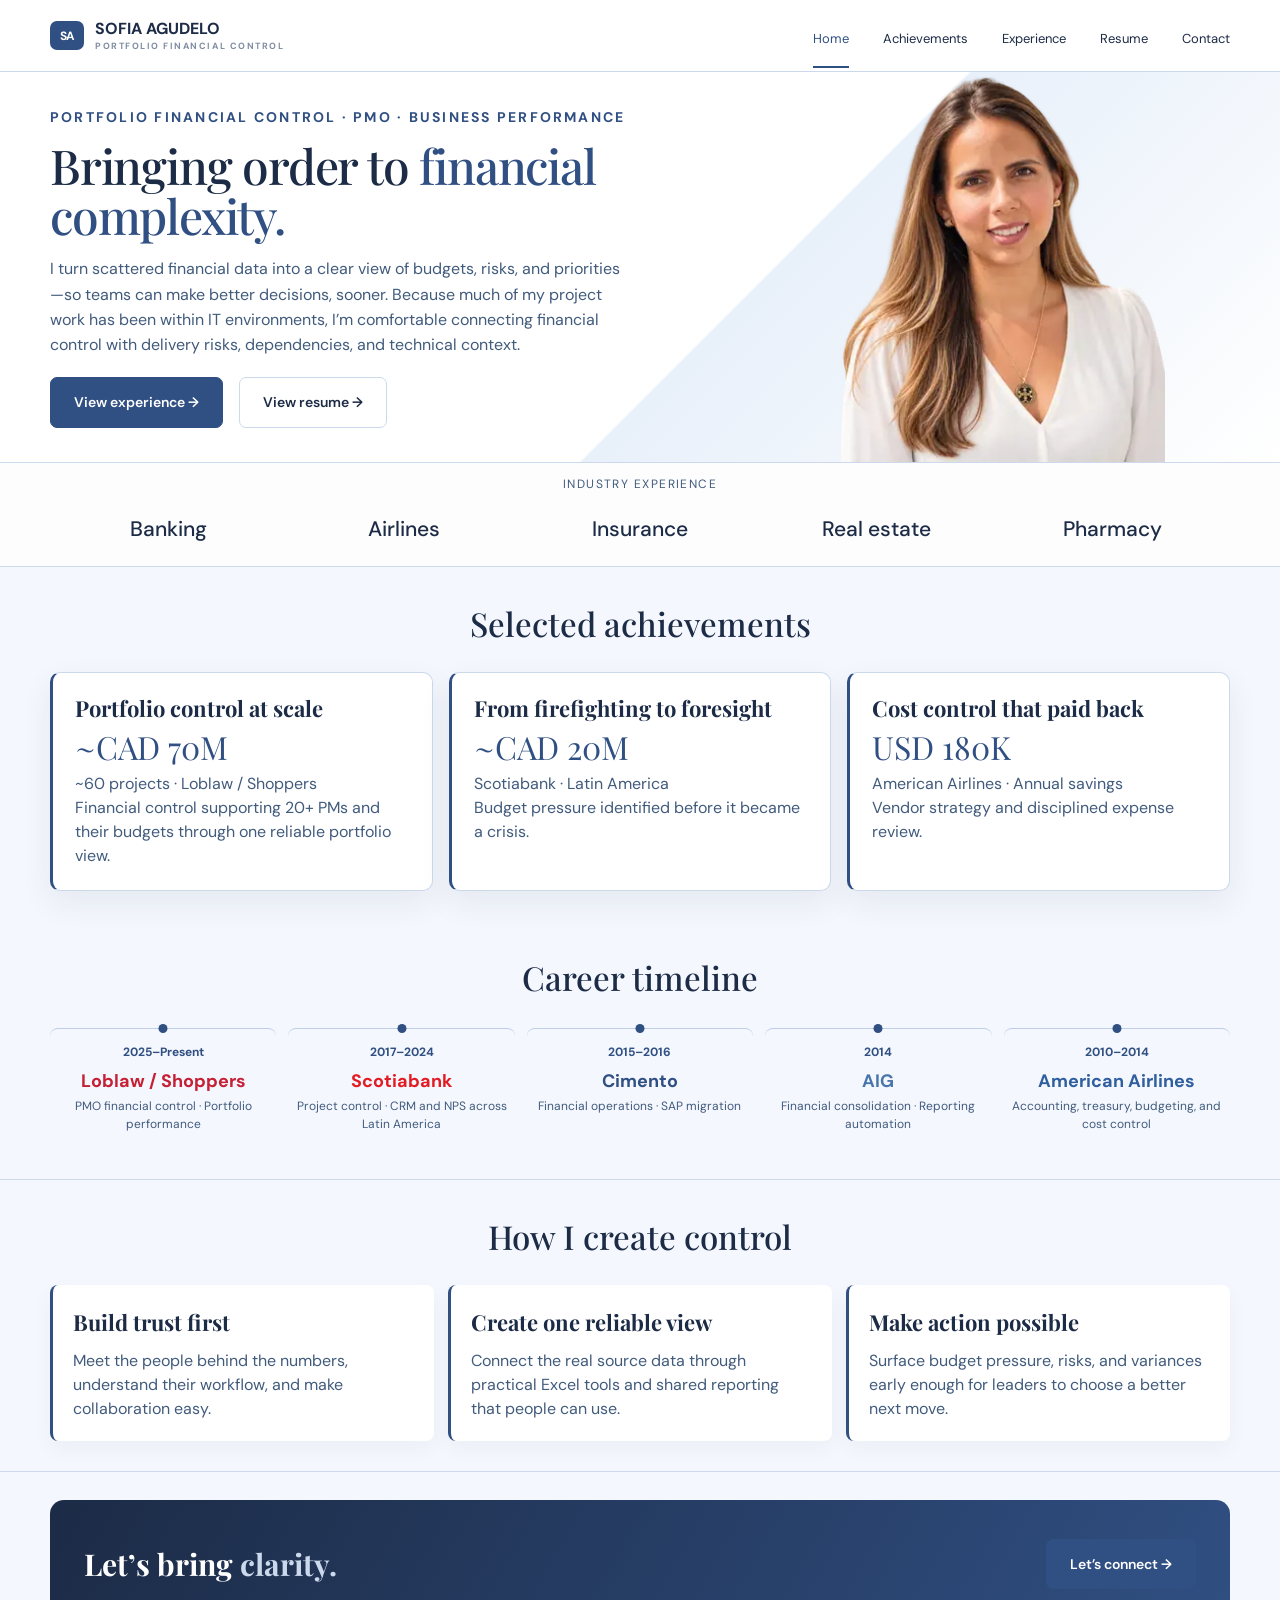
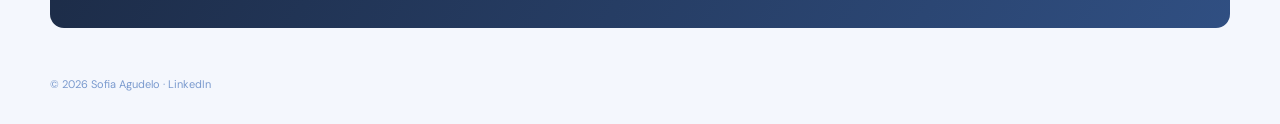
==== commit db3b82b5: "Align selected achievements messaging" ====
--- a/index.html
+++ b/index.html
@@ -3,7 +3,7 @@
 <body><a class="skip" href="#main">Skip to content</a><nav class="nav" aria-label="Main navigation"><div class="wrap"><a class="brand" href="index.html"><span>SOFIA AGUDELO<small>PORTFOLIO FINANCIAL CONTROL</small></span></a><div class="navlinks"><a href="index.html" class="active" aria-current="page">Home</a><a href="achievements.html">Achievements</a><a href="experience.html">Experience</a><a href="resume.html">Resume</a><a href="contact.html">Contact</a></div></div></nav>
 <main id="main"><header class="hero"><div class="wrap hero-grid"><div class="hero-copy"><div class="eyebrow">Portfolio Financial Control · PMO · Business Performance</div><h1 class="serif">Bringing order to <em>financial complexity.</em></h1><p>I turn scattered financial data into a clear view of budgets, risks, and priorities—so teams can make better decisions, sooner. Because much of my project work has been within IT environments, I’m comfortable connecting financial control with delivery risks, dependencies, and technical context.</p><div class="hero-actions"><a class="btn primary" href="experience.html">View experience →</a><a class="btn" href="resume.html">View resume →</a></div></div><div class="portrait"><img id="sofia-portrait" class="sofia-portrait" src="assets/sofia-portrait-transparent-v9.png" alt="Sofia Agudelo" width="320" height="384"></div></div></header>
 <section class="trust"><div class="trust-label">INDUSTRY EXPERIENCE</div><div class="wrap trust-row"><span class="org">Banking</span><span class="org">Airlines</span><span class="org">Insurance</span><span class="org">Real estate</span><span class="org">Pharmacy</span></div></section>
-<section class="section"><div class="wrap"><h2 class="serif">Selected impact</h2><div class="impact-cards"><a class="card impact impact-link" href="achievements.html"><h3>Portfolio clarity at scale</h3><div class="big">~CAD 70M</div><p>~60 projects · Loblaw / Shoppers<br>One shared view of budgets, risks, and commitments.</p></a><a class="card impact impact-link" href="achievements.html"><h3>From firefighting to foresight</h3><div class="big">~CAD 20M</div><p>Scotiabank · Latin America<br>Budget pressure identified before it became a crisis.</p></a><a class="card impact impact-link" href="achievements.html"><h3>Cost control that paid back</h3><div class="big">USD 180K</div><p>American Airlines · Annual savings<br>Vendor strategy and disciplined expense review.</p></a></div></div></section>
+<section class="section"><div class="wrap"><h2 class="serif">Selected achievements</h2><div class="impact-cards"><a class="card impact impact-link" href="achievements.html"><h3>Portfolio control at scale</h3><div class="big">~CAD 70M</div><p>~60 projects · Loblaw / Shoppers<br>Financial control supporting 20+ PMs and their budgets through one reliable portfolio view.</p></a><a class="card impact impact-link" href="achievements.html"><h3>From firefighting to foresight</h3><div class="big">~CAD 20M</div><p>Scotiabank · Latin America<br>Budget pressure identified before it became a crisis.</p></a><a class="card impact impact-link" href="achievements.html"><h3>Cost control that paid back</h3><div class="big">USD 180K</div><p>American Airlines · Annual savings<br>Vendor strategy and disciplined expense review.</p></a></div></div></section>
 <section class="section"><div class="wrap"><h2 class="serif timeline-title">Career timeline</h2><div class="timeline"><a class="job" href="experience.html#loblaw"><div class="years">2025–Present</div><h3>Loblaw / Shoppers</h3><p>PMO financial control · Portfolio performance</p></a><a class="job" href="experience.html#scotiabank"><div class="years">2017–2024</div><h3>Scotiabank</h3><p>Project control · CRM and NPS across Latin America</p></a><a class="job" href="experience.html#cimento"><div class="years">2015–2016</div><h3>Cimento</h3><p>Financial operations · SAP migration</p></a><a class="job" href="experience.html#aig"><div class="years">2014</div><h3>AIG</h3><p>Financial consolidation · Reporting automation</p></a><a class="job" href="experience.html#american-budget"><div class="years">2010–2014</div><h3>American Airlines</h3><p>Accounting, treasury, budgeting, and cost control</p></a></div></div></section>
 <section class="section how"><div class="wrap"><h2 class="serif">How I create control</h2><div class="how-grid"><article class="how-item"><h3>Build trust first</h3><p>Meet the people behind the numbers, understand their workflow, and make collaboration easy.</p></article><article class="how-item"><h3>Create one reliable view</h3><p>Connect the real source data through practical Excel tools and shared reporting that people can use.</p></article><article class="how-item"><h3>Make action possible</h3><p>Surface budget pressure, risks, and variances early enough for leaders to choose a better next move.</p></article></div></div></section>
 <div class="wrap cta"><h2 class="serif">Let’s bring <em>clarity.</em></h2><div class="cta-actions"><a class="btn primary" href="https://www.linkedin.com/in/sofia-agudelo/" target="_blank" rel="noopener noreferrer">Let’s connect →</a></div></div></main><footer class="wrap footer">© 2026 Sofia Agudelo · <a href="https://www.linkedin.com/in/sofia-agudelo/" target="_blank" rel="noopener noreferrer">LinkedIn</a></footer>
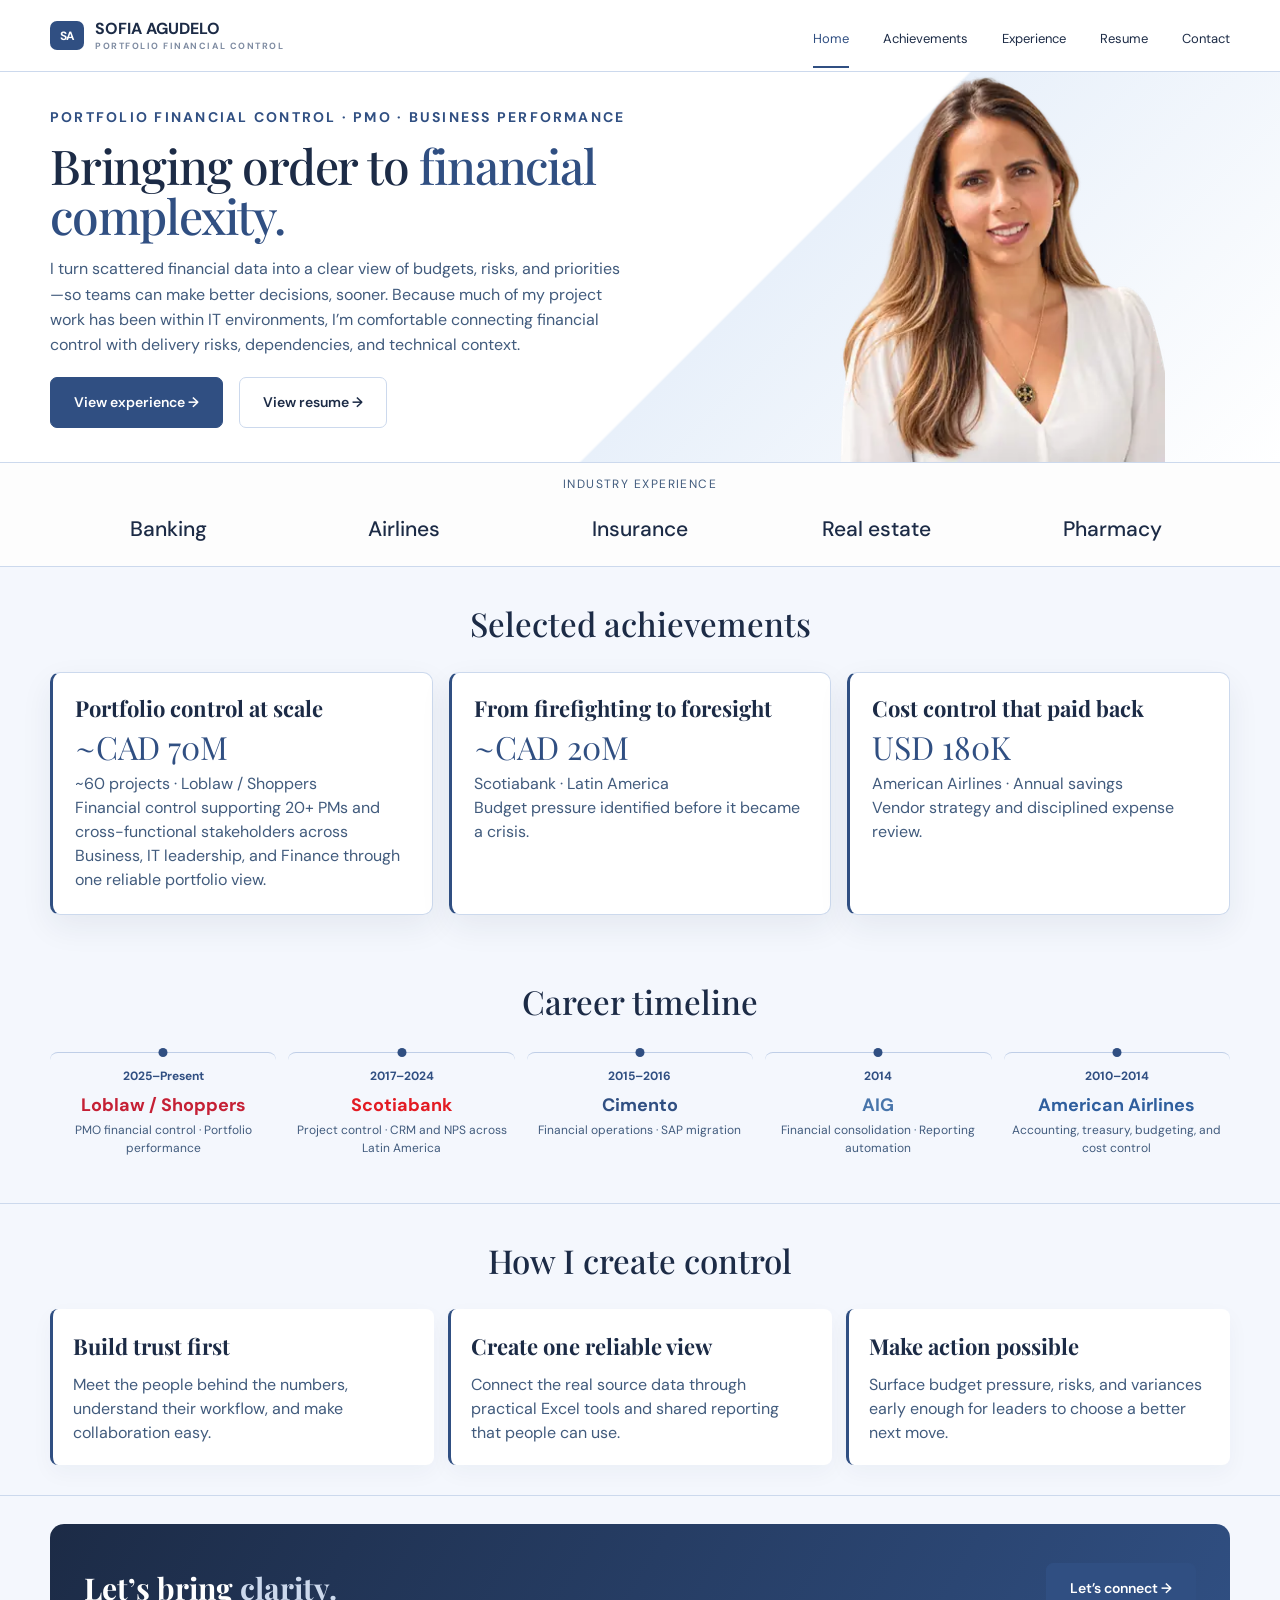
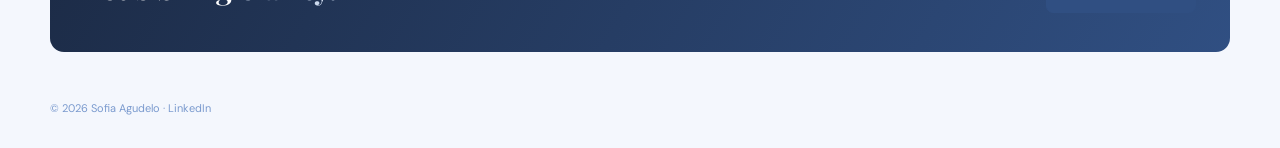
==== commit 5b222dc7: "Broaden portfolio stakeholders in selected achievement" ====
--- a/index.html
+++ b/index.html
@@ -3,7 +3,7 @@
 <body><a class="skip" href="#main">Skip to content</a><nav class="nav" aria-label="Main navigation"><div class="wrap"><a class="brand" href="index.html"><span>SOFIA AGUDELO<small>PORTFOLIO FINANCIAL CONTROL</small></span></a><div class="navlinks"><a href="index.html" class="active" aria-current="page">Home</a><a href="achievements.html">Achievements</a><a href="experience.html">Experience</a><a href="resume.html">Resume</a><a href="contact.html">Contact</a></div></div></nav>
 <main id="main"><header class="hero"><div class="wrap hero-grid"><div class="hero-copy"><div class="eyebrow">Portfolio Financial Control · PMO · Business Performance</div><h1 class="serif">Bringing order to <em>financial complexity.</em></h1><p>I turn scattered financial data into a clear view of budgets, risks, and priorities—so teams can make better decisions, sooner. Because much of my project work has been within IT environments, I’m comfortable connecting financial control with delivery risks, dependencies, and technical context.</p><div class="hero-actions"><a class="btn primary" href="experience.html">View experience →</a><a class="btn" href="resume.html">View resume →</a></div></div><div class="portrait"><img id="sofia-portrait" class="sofia-portrait" src="assets/sofia-portrait-transparent-v9.png" alt="Sofia Agudelo" width="320" height="384"></div></div></header>
 <section class="trust"><div class="trust-label">INDUSTRY EXPERIENCE</div><div class="wrap trust-row"><span class="org">Banking</span><span class="org">Airlines</span><span class="org">Insurance</span><span class="org">Real estate</span><span class="org">Pharmacy</span></div></section>
-<section class="section"><div class="wrap"><h2 class="serif">Selected achievements</h2><div class="impact-cards"><a class="card impact impact-link" href="achievements.html"><h3>Portfolio control at scale</h3><div class="big">~CAD 70M</div><p>~60 projects · Loblaw / Shoppers<br>Financial control supporting 20+ PMs and their budgets through one reliable portfolio view.</p></a><a class="card impact impact-link" href="achievements.html"><h3>From firefighting to foresight</h3><div class="big">~CAD 20M</div><p>Scotiabank · Latin America<br>Budget pressure identified before it became a crisis.</p></a><a class="card impact impact-link" href="achievements.html"><h3>Cost control that paid back</h3><div class="big">USD 180K</div><p>American Airlines · Annual savings<br>Vendor strategy and disciplined expense review.</p></a></div></div></section>
+<section class="section"><div class="wrap"><h2 class="serif">Selected achievements</h2><div class="impact-cards"><a class="card impact impact-link" href="achievements.html"><h3>Portfolio control at scale</h3><div class="big">~CAD 70M</div><p>~60 projects · Loblaw / Shoppers<br>Financial control supporting 20+ PMs and cross-functional stakeholders across Business, IT leadership, and Finance through one reliable portfolio view.</p></a><a class="card impact impact-link" href="achievements.html"><h3>From firefighting to foresight</h3><div class="big">~CAD 20M</div><p>Scotiabank · Latin America<br>Budget pressure identified before it became a crisis.</p></a><a class="card impact impact-link" href="achievements.html"><h3>Cost control that paid back</h3><div class="big">USD 180K</div><p>American Airlines · Annual savings<br>Vendor strategy and disciplined expense review.</p></a></div></div></section>
 <section class="section"><div class="wrap"><h2 class="serif timeline-title">Career timeline</h2><div class="timeline"><a class="job" href="experience.html#loblaw"><div class="years">2025–Present</div><h3>Loblaw / Shoppers</h3><p>PMO financial control · Portfolio performance</p></a><a class="job" href="experience.html#scotiabank"><div class="years">2017–2024</div><h3>Scotiabank</h3><p>Project control · CRM and NPS across Latin America</p></a><a class="job" href="experience.html#cimento"><div class="years">2015–2016</div><h3>Cimento</h3><p>Financial operations · SAP migration</p></a><a class="job" href="experience.html#aig"><div class="years">2014</div><h3>AIG</h3><p>Financial consolidation · Reporting automation</p></a><a class="job" href="experience.html#american-budget"><div class="years">2010–2014</div><h3>American Airlines</h3><p>Accounting, treasury, budgeting, and cost control</p></a></div></div></section>
 <section class="section how"><div class="wrap"><h2 class="serif">How I create control</h2><div class="how-grid"><article class="how-item"><h3>Build trust first</h3><p>Meet the people behind the numbers, understand their workflow, and make collaboration easy.</p></article><article class="how-item"><h3>Create one reliable view</h3><p>Connect the real source data through practical Excel tools and shared reporting that people can use.</p></article><article class="how-item"><h3>Make action possible</h3><p>Surface budget pressure, risks, and variances early enough for leaders to choose a better next move.</p></article></div></div></section>
 <div class="wrap cta"><h2 class="serif">Let’s bring <em>clarity.</em></h2><div class="cta-actions"><a class="btn primary" href="https://www.linkedin.com/in/sofia-agudelo/" target="_blank" rel="noopener noreferrer">Let’s connect →</a></div></div></main><footer class="wrap footer">© 2026 Sofia Agudelo · <a href="https://www.linkedin.com/in/sofia-agudelo/" target="_blank" rel="noopener noreferrer">LinkedIn</a></footer>
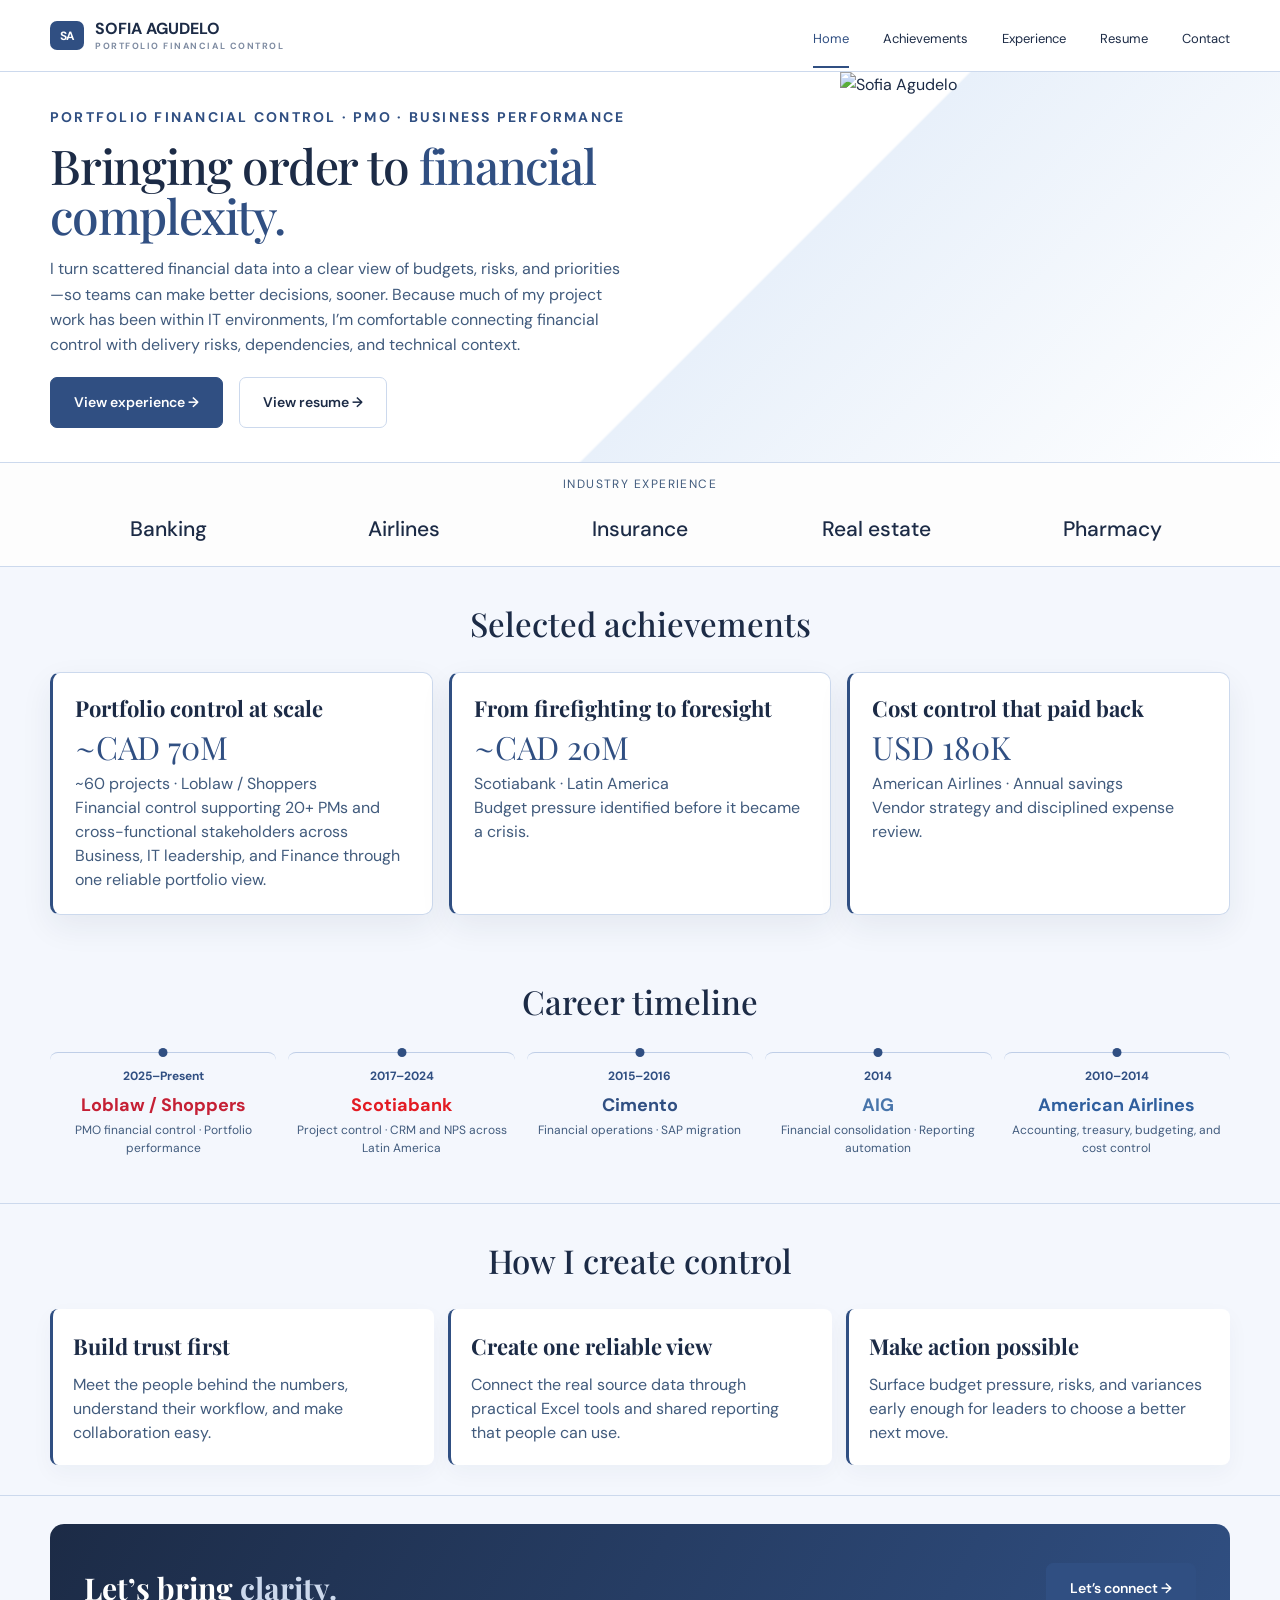
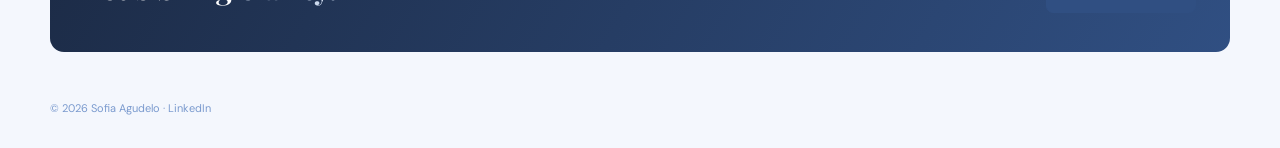
==== commit b356a0e0: "Use latest Sofia portrait directly" ====
--- a/index.html
+++ b/index.html
@@ -1,10 +1,9 @@
 <!doctype html>
 <html lang="en"><head><meta charset="utf-8"><meta name="viewport" content="width=device-width,initial-scale=1"><meta name="robots" content="noindex,nofollow"><title>Home · Sofia Agudelo</title><link rel="stylesheet" href="styles.css?v=20260928-4"><link rel="stylesheet" href="banner-fix.css?v=20260930-1"><link rel="icon" type="image/svg+xml" href="favicon.svg"><link rel="preconnect" href="https://fonts.googleapis.com"><link rel="preconnect" href="https://fonts.gstatic.com" crossorigin><link href="https://fonts.googleapis.com/css2?family=DM+Sans:wght@400;500;600;700&family=Playfair+Display:wght@500;600&display=swap" rel="stylesheet"></head>
 <body><a class="skip" href="#main">Skip to content</a><nav class="nav" aria-label="Main navigation"><div class="wrap"><a class="brand" href="index.html"><span>SOFIA AGUDELO<small>PORTFOLIO FINANCIAL CONTROL</small></span></a><div class="navlinks"><a href="index.html" class="active" aria-current="page">Home</a><a href="achievements.html">Achievements</a><a href="experience.html">Experience</a><a href="resume.html">Resume</a><a href="contact.html">Contact</a></div></div></nav>
-<main id="main"><header class="hero"><div class="wrap hero-grid"><div class="hero-copy"><div class="eyebrow">Portfolio Financial Control · PMO · Business Performance</div><h1 class="serif">Bringing order to <em>financial complexity.</em></h1><p>I turn scattered financial data into a clear view of budgets, risks, and priorities—so teams can make better decisions, sooner. Because much of my project work has been within IT environments, I’m comfortable connecting financial control with delivery risks, dependencies, and technical context.</p><div class="hero-actions"><a class="btn primary" href="experience.html">View experience →</a><a class="btn" href="resume.html">View resume →</a></div></div><div class="portrait"><img id="sofia-portrait" class="sofia-portrait" src="assets/sofia-portrait-transparent-v9.png" alt="Sofia Agudelo" width="320" height="384"></div></div></header>
+<main id="main"><header class="hero"><div class="wrap hero-grid"><div class="hero-copy"><div class="eyebrow">Portfolio Financial Control · PMO · Business Performance</div><h1 class="serif">Bringing order to <em>financial complexity.</em></h1><p>I turn scattered financial data into a clear view of budgets, risks, and priorities—so teams can make better decisions, sooner. Because much of my project work has been within IT environments, I’m comfortable connecting financial control with delivery risks, dependencies, and technical context.</p><div class="hero-actions"><a class="btn primary" href="experience.html">View experience →</a><a class="btn" href="resume.html">View resume →</a></div></div><div class="portrait"><img id="sofia-portrait" class="sofia-portrait" src="assets/sofia-portrait-transparent-v10.webp" alt="Sofia Agudelo" width="320" height="384"></div></div></header>
 <section class="trust"><div class="trust-label">INDUSTRY EXPERIENCE</div><div class="wrap trust-row"><span class="org">Banking</span><span class="org">Airlines</span><span class="org">Insurance</span><span class="org">Real estate</span><span class="org">Pharmacy</span></div></section>
 <section class="section"><div class="wrap"><h2 class="serif">Selected achievements</h2><div class="impact-cards"><a class="card impact impact-link" href="achievements.html"><h3>Portfolio control at scale</h3><div class="big">~CAD 70M</div><p>~60 projects · Loblaw / Shoppers<br>Financial control supporting 20+ PMs and cross-functional stakeholders across Business, IT leadership, and Finance through one reliable portfolio view.</p></a><a class="card impact impact-link" href="achievements.html"><h3>From firefighting to foresight</h3><div class="big">~CAD 20M</div><p>Scotiabank · Latin America<br>Budget pressure identified before it became a crisis.</p></a><a class="card impact impact-link" href="achievements.html"><h3>Cost control that paid back</h3><div class="big">USD 180K</div><p>American Airlines · Annual savings<br>Vendor strategy and disciplined expense review.</p></a></div></div></section>
 <section class="section"><div class="wrap"><h2 class="serif timeline-title">Career timeline</h2><div class="timeline"><a class="job" href="experience.html#loblaw"><div class="years">2025–Present</div><h3>Loblaw / Shoppers</h3><p>PMO financial control · Portfolio performance</p></a><a class="job" href="experience.html#scotiabank"><div class="years">2017–2024</div><h3>Scotiabank</h3><p>Project control · CRM and NPS across Latin America</p></a><a class="job" href="experience.html#cimento"><div class="years">2015–2016</div><h3>Cimento</h3><p>Financial operations · SAP migration</p></a><a class="job" href="experience.html#aig"><div class="years">2014</div><h3>AIG</h3><p>Financial consolidation · Reporting automation</p></a><a class="job" href="experience.html#american-budget"><div class="years">2010–2014</div><h3>American Airlines</h3><p>Accounting, treasury, budgeting, and cost control</p></a></div></div></section>
 <section class="section how"><div class="wrap"><h2 class="serif">How I create control</h2><div class="how-grid"><article class="how-item"><h3>Build trust first</h3><p>Meet the people behind the numbers, understand their workflow, and make collaboration easy.</p></article><article class="how-item"><h3>Create one reliable view</h3><p>Connect the real source data through practical Excel tools and shared reporting that people can use.</p></article><article class="how-item"><h3>Make action possible</h3><p>Surface budget pressure, risks, and variances early enough for leaders to choose a better next move.</p></article></div></div></section>
-<div class="wrap cta"><h2 class="serif">Let’s bring <em>clarity.</em></h2><div class="cta-actions"><a class="btn primary" href="https://www.linkedin.com/in/sofia-agudelo/" target="_blank" rel="noopener noreferrer">Let’s connect →</a></div></div></main><footer class="wrap footer">© 2026 Sofia Agudelo · <a href="https://www.linkedin.com/in/sofia-agudelo/" target="_blank" rel="noopener noreferrer">LinkedIn</a></footer>
-<script>(()=>{const img=document.getElementById('sofia-portrait');const files=['assets/sofia-v10-part1.txt','assets/sofia-v10-part2.txt','assets/sofia-v10-part3.txt','assets/sofia-v10-part4.txt'];Promise.all(files.map(f=>fetch(f,{cache:'no-store'}).then(r=>{if(!r.ok)throw new Error('portrait part missing');return r.text()}))).then(parts=>{const candidate=new Image();candidate.onload=()=>{img.src=candidate.src};candidate.src='data:image/webp;base64,'+parts.join('')}).catch(()=>{});})();</script></body></html>
+<div class="wrap cta"><h2 class="serif">Let’s bring <em>clarity.</em></h2><div class="cta-actions"><a class="btn primary" href="https://www.linkedin.com/in/sofia-agudelo/" target="_blank" rel="noopener noreferrer">Let’s connect →</a></div></div></main><footer class="wrap footer">© 2026 Sofia Agudelo · <a href="https://www.linkedin.com/in/sofia-agudelo/" target="_blank" rel="noopener noreferrer">LinkedIn</a></footer></body></html>
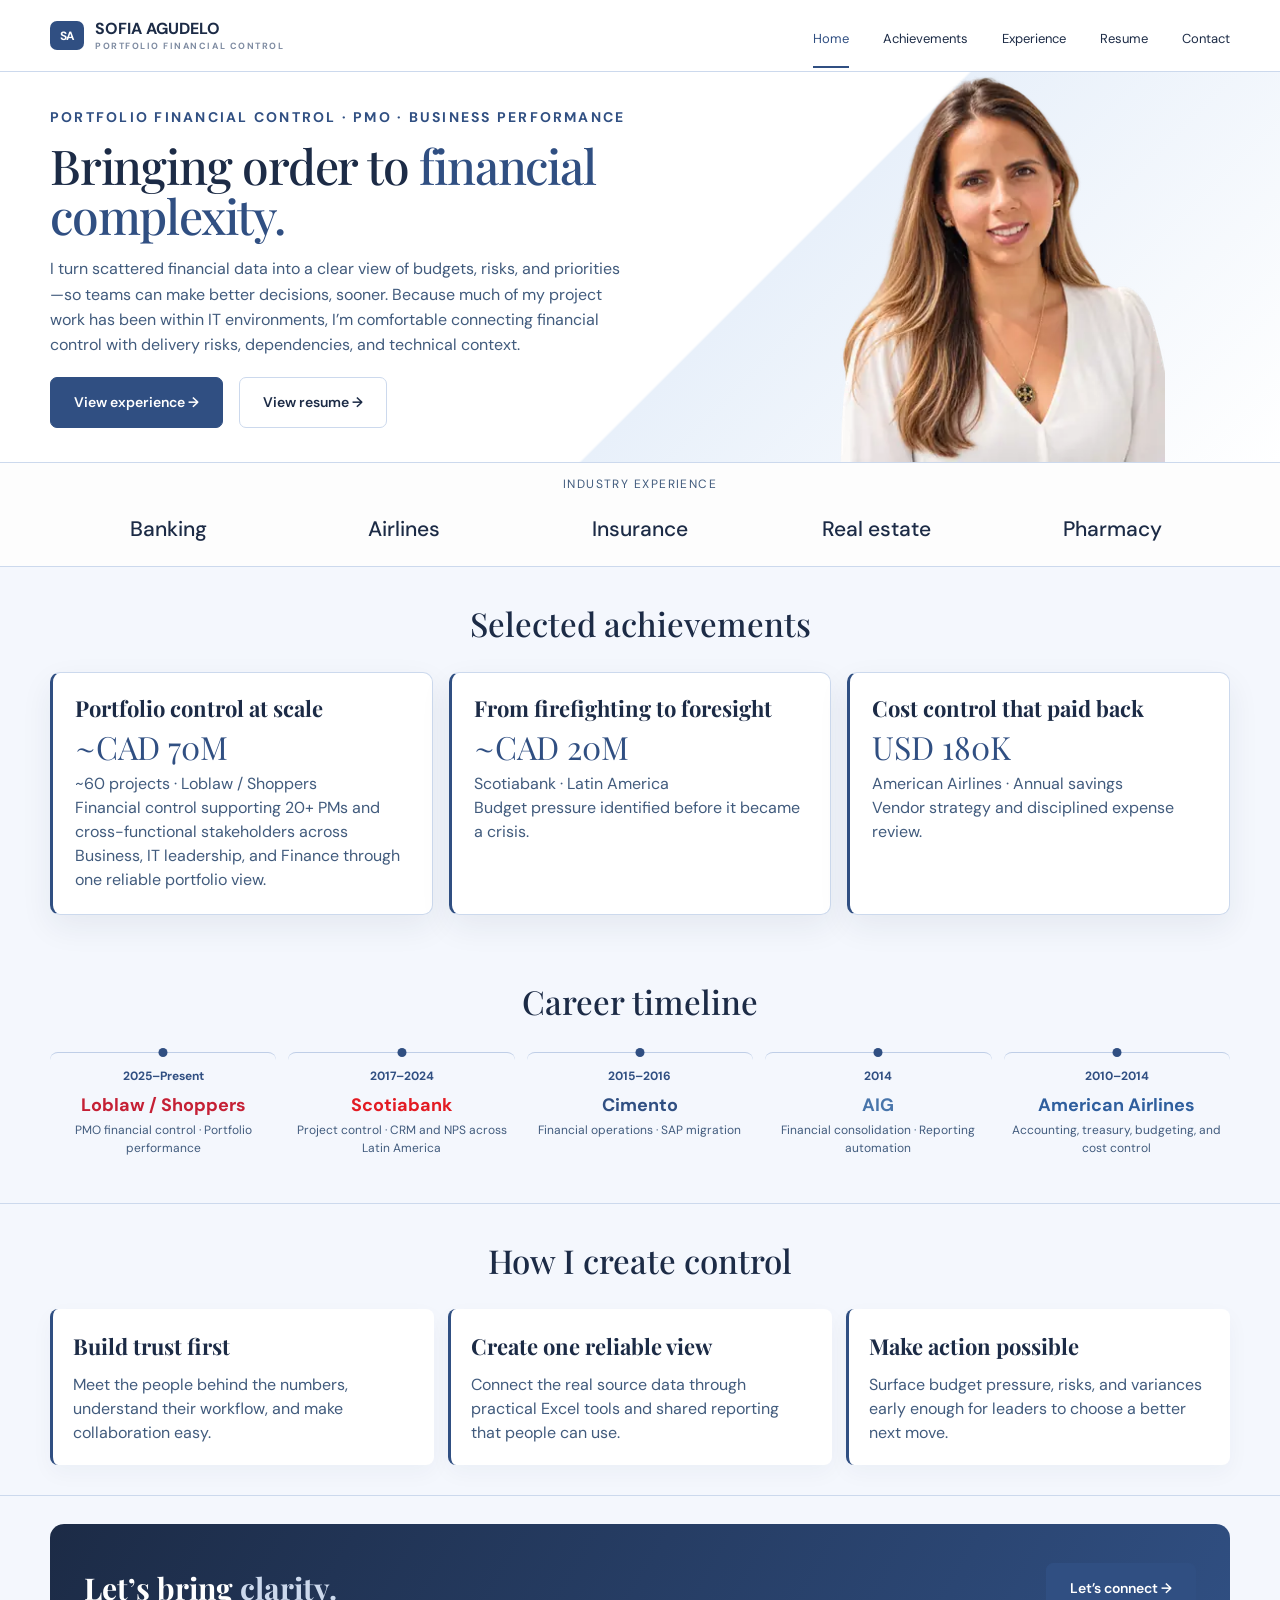
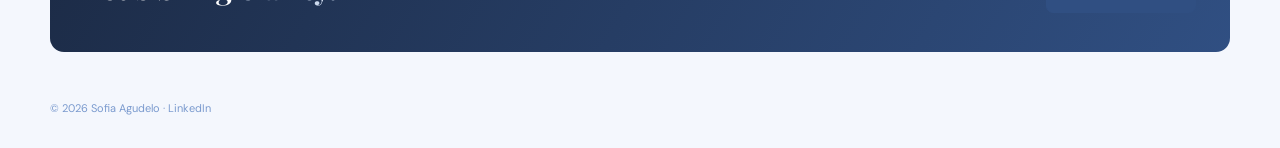
==== commit bb23376e: "Fix Sofia portrait loading without old-image flash" ====
--- a/index.html
+++ b/index.html
@@ -1,9 +1,9 @@
 <!doctype html>
 <html lang="en"><head><meta charset="utf-8"><meta name="viewport" content="width=device-width,initial-scale=1"><meta name="robots" content="noindex,nofollow"><title>Home · Sofia Agudelo</title><link rel="stylesheet" href="styles.css?v=20260928-4"><link rel="stylesheet" href="banner-fix.css?v=20260930-1"><link rel="icon" type="image/svg+xml" href="favicon.svg"><link rel="preconnect" href="https://fonts.googleapis.com"><link rel="preconnect" href="https://fonts.gstatic.com" crossorigin><link href="https://fonts.googleapis.com/css2?family=DM+Sans:wght@400;500;600;700&family=Playfair+Display:wght@500;600&display=swap" rel="stylesheet"></head>
 <body><a class="skip" href="#main">Skip to content</a><nav class="nav" aria-label="Main navigation"><div class="wrap"><a class="brand" href="index.html"><span>SOFIA AGUDELO<small>PORTFOLIO FINANCIAL CONTROL</small></span></a><div class="navlinks"><a href="index.html" class="active" aria-current="page">Home</a><a href="achievements.html">Achievements</a><a href="experience.html">Experience</a><a href="resume.html">Resume</a><a href="contact.html">Contact</a></div></div></nav>
-<main id="main"><header class="hero"><div class="wrap hero-grid"><div class="hero-copy"><div class="eyebrow">Portfolio Financial Control · PMO · Business Performance</div><h1 class="serif">Bringing order to <em>financial complexity.</em></h1><p>I turn scattered financial data into a clear view of budgets, risks, and priorities—so teams can make better decisions, sooner. Because much of my project work has been within IT environments, I’m comfortable connecting financial control with delivery risks, dependencies, and technical context.</p><div class="hero-actions"><a class="btn primary" href="experience.html">View experience →</a><a class="btn" href="resume.html">View resume →</a></div></div><div class="portrait"><img id="sofia-portrait" class="sofia-portrait" src="assets/sofia-portrait-transparent-v10.webp" alt="Sofia Agudelo" width="320" height="384"></div></div></header>
+<main id="main"><header class="hero"><div class="wrap hero-grid"><div class="hero-copy"><div class="eyebrow">Portfolio Financial Control · PMO · Business Performance</div><h1 class="serif">Bringing order to <em>financial complexity.</em></h1><p>I turn scattered financial data into a clear view of budgets, risks, and priorities—so teams can make better decisions, sooner. Because much of my project work has been within IT environments, I’m comfortable connecting financial control with delivery risks, dependencies, and technical context.</p><div class="hero-actions"><a class="btn primary" href="experience.html">View experience →</a><a class="btn" href="resume.html">View resume →</a></div></div><div class="portrait"><img id="sofia-portrait" class="sofia-portrait" src="[data-uri]" alt="Sofia Agudelo" width="320" height="384" style="visibility:hidden"></div></div></header>
 <section class="trust"><div class="trust-label">INDUSTRY EXPERIENCE</div><div class="wrap trust-row"><span class="org">Banking</span><span class="org">Airlines</span><span class="org">Insurance</span><span class="org">Real estate</span><span class="org">Pharmacy</span></div></section>
 <section class="section"><div class="wrap"><h2 class="serif">Selected achievements</h2><div class="impact-cards"><a class="card impact impact-link" href="achievements.html"><h3>Portfolio control at scale</h3><div class="big">~CAD 70M</div><p>~60 projects · Loblaw / Shoppers<br>Financial control supporting 20+ PMs and cross-functional stakeholders across Business, IT leadership, and Finance through one reliable portfolio view.</p></a><a class="card impact impact-link" href="achievements.html"><h3>From firefighting to foresight</h3><div class="big">~CAD 20M</div><p>Scotiabank · Latin America<br>Budget pressure identified before it became a crisis.</p></a><a class="card impact impact-link" href="achievements.html"><h3>Cost control that paid back</h3><div class="big">USD 180K</div><p>American Airlines · Annual savings<br>Vendor strategy and disciplined expense review.</p></a></div></div></section>
 <section class="section"><div class="wrap"><h2 class="serif timeline-title">Career timeline</h2><div class="timeline"><a class="job" href="experience.html#loblaw"><div class="years">2025–Present</div><h3>Loblaw / Shoppers</h3><p>PMO financial control · Portfolio performance</p></a><a class="job" href="experience.html#scotiabank"><div class="years">2017–2024</div><h3>Scotiabank</h3><p>Project control · CRM and NPS across Latin America</p></a><a class="job" href="experience.html#cimento"><div class="years">2015–2016</div><h3>Cimento</h3><p>Financial operations · SAP migration</p></a><a class="job" href="experience.html#aig"><div class="years">2014</div><h3>AIG</h3><p>Financial consolidation · Reporting automation</p></a><a class="job" href="experience.html#american-budget"><div class="years">2010–2014</div><h3>American Airlines</h3><p>Accounting, treasury, budgeting, and cost control</p></a></div></div></section>
 <section class="section how"><div class="wrap"><h2 class="serif">How I create control</h2><div class="how-grid"><article class="how-item"><h3>Build trust first</h3><p>Meet the people behind the numbers, understand their workflow, and make collaboration easy.</p></article><article class="how-item"><h3>Create one reliable view</h3><p>Connect the real source data through practical Excel tools and shared reporting that people can use.</p></article><article class="how-item"><h3>Make action possible</h3><p>Surface budget pressure, risks, and variances early enough for leaders to choose a better next move.</p></article></div></div></section>
-<div class="wrap cta"><h2 class="serif">Let’s bring <em>clarity.</em></h2><div class="cta-actions"><a class="btn primary" href="https://www.linkedin.com/in/sofia-agudelo/" target="_blank" rel="noopener noreferrer">Let’s connect →</a></div></div></main><footer class="wrap footer">© 2026 Sofia Agudelo · <a href="https://www.linkedin.com/in/sofia-agudelo/" target="_blank" rel="noopener noreferrer">LinkedIn</a></footer></body></html>+<div class="wrap cta"><h2 class="serif">Let’s bring <em>clarity.</em></h2><div class="cta-actions"><a class="btn primary" href="https://www.linkedin.com/in/sofia-agudelo/" target="_blank" rel="noopener noreferrer">Let’s connect →</a></div></div></main><footer class="wrap footer">© 2026 Sofia Agudelo · <a href="https://www.linkedin.com/in/sofia-agudelo/" target="_blank" rel="noopener noreferrer">LinkedIn</a></footer><script>(()=>{const img=document.getElementById('sofia-portrait');const files=['assets/sofia-v10-part1.txt','assets/sofia-v10-part2.txt','assets/sofia-v10-part3.txt','assets/sofia-v10-part4.txt'];Promise.all(files.map(f=>fetch(f,{cache:'no-store'}).then(r=>{if(!r.ok)throw new Error('portrait part missing');return r.text()}))).then(parts=>{const candidate=new Image();candidate.onload=()=>{img.src=candidate.src;img.style.visibility='visible'};candidate.src='data:image/webp;base64,'+parts.join('')}).catch(()=>{});})();</script></body></html>
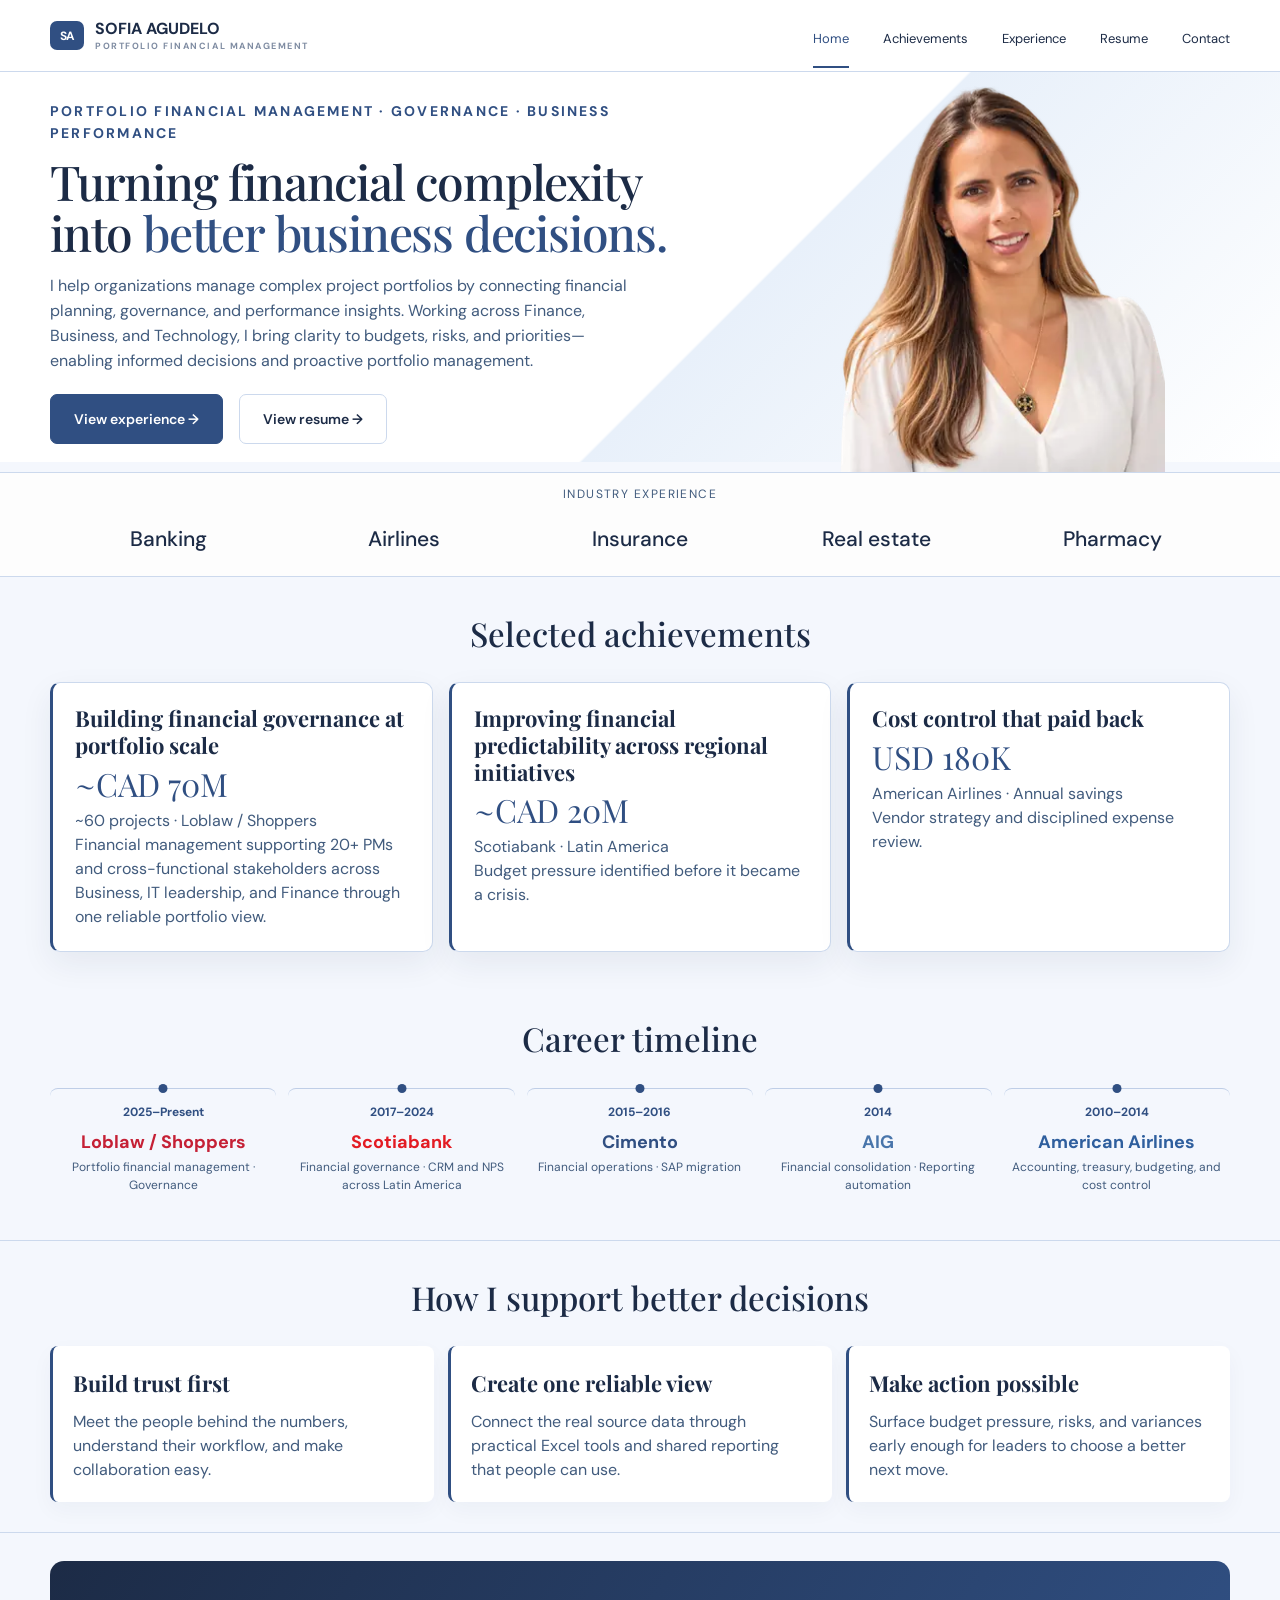
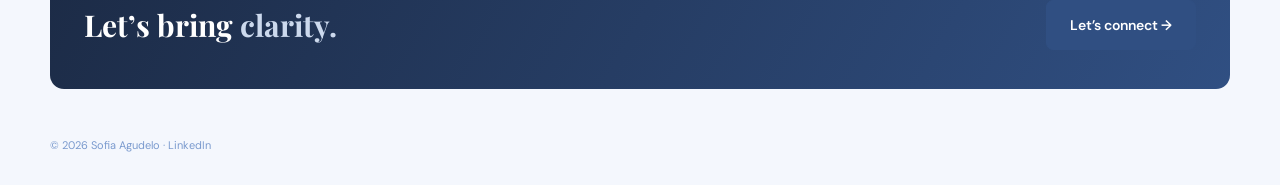
==== commit 9c0e9232: "Update portfolio positioning and website copy" ====
--- a/index.html
+++ b/index.html
@@ -1,9 +1,9 @@
 <!doctype html>
 <html lang="en"><head><meta charset="utf-8"><meta name="viewport" content="width=device-width,initial-scale=1"><meta name="robots" content="noindex,nofollow"><title>Home · Sofia Agudelo</title><link rel="stylesheet" href="styles.css?v=20260928-4"><link rel="stylesheet" href="banner-fix.css?v=20260930-1"><link rel="icon" type="image/svg+xml" href="favicon.svg"><link rel="preconnect" href="https://fonts.googleapis.com"><link rel="preconnect" href="https://fonts.gstatic.com" crossorigin><link href="https://fonts.googleapis.com/css2?family=DM+Sans:wght@400;500;600;700&family=Playfair+Display:wght@500;600&display=swap" rel="stylesheet"></head>
-<body><a class="skip" href="#main">Skip to content</a><nav class="nav" aria-label="Main navigation"><div class="wrap"><a class="brand" href="index.html"><span>SOFIA AGUDELO<small>PORTFOLIO FINANCIAL CONTROL</small></span></a><div class="navlinks"><a href="index.html" class="active" aria-current="page">Home</a><a href="achievements.html">Achievements</a><a href="experience.html">Experience</a><a href="resume.html">Resume</a><a href="contact.html">Contact</a></div></div></nav>
-<main id="main"><header class="hero"><div class="wrap hero-grid"><div class="hero-copy"><div class="eyebrow">Portfolio Financial Control · PMO · Business Performance</div><h1 class="serif">Bringing order to <em>financial complexity.</em></h1><p>I turn scattered financial data into a clear view of budgets, risks, and priorities—so teams can make better decisions, sooner. Because much of my project work has been within IT environments, I’m comfortable connecting financial control with delivery risks, dependencies, and technical context.</p><div class="hero-actions"><a class="btn primary" href="experience.html">View experience →</a><a class="btn" href="resume.html">View resume →</a></div></div><div class="portrait"><img id="sofia-portrait" class="sofia-portrait" src="[data-uri]" alt="Sofia Agudelo" width="320" height="384" style="visibility:hidden"></div></div></header>
+<body><a class="skip" href="#main">Skip to content</a><nav class="nav" aria-label="Main navigation"><div class="wrap"><a class="brand" href="index.html"><span>SOFIA AGUDELO<small>PORTFOLIO FINANCIAL MANAGEMENT</small></span></a><div class="navlinks"><a href="index.html" class="active" aria-current="page">Home</a><a href="achievements.html">Achievements</a><a href="experience.html">Experience</a><a href="resume.html">Resume</a><a href="contact.html">Contact</a></div></div></nav>
+<main id="main"><header class="hero"><div class="wrap hero-grid"><div class="hero-copy"><div class="eyebrow">Portfolio Financial Management · Governance · Business Performance</div><h1 class="serif">Turning financial complexity into <em>better business decisions.</em></h1><p>I help organizations manage complex project portfolios by connecting financial planning, governance, and performance insights. Working across Finance, Business, and Technology, I bring clarity to budgets, risks, and priorities—enabling informed decisions and proactive portfolio management.</p><div class="hero-actions"><a class="btn primary" href="experience.html">View experience →</a><a class="btn" href="resume.html">View resume →</a></div></div><div class="portrait"><img id="sofia-portrait" class="sofia-portrait" src="[data-uri]" alt="Sofia Agudelo" width="320" height="384" style="visibility:hidden"></div></div></header>
 <section class="trust"><div class="trust-label">INDUSTRY EXPERIENCE</div><div class="wrap trust-row"><span class="org">Banking</span><span class="org">Airlines</span><span class="org">Insurance</span><span class="org">Real estate</span><span class="org">Pharmacy</span></div></section>
-<section class="section"><div class="wrap"><h2 class="serif">Selected achievements</h2><div class="impact-cards"><a class="card impact impact-link" href="achievements.html"><h3>Portfolio control at scale</h3><div class="big">~CAD 70M</div><p>~60 projects · Loblaw / Shoppers<br>Financial control supporting 20+ PMs and cross-functional stakeholders across Business, IT leadership, and Finance through one reliable portfolio view.</p></a><a class="card impact impact-link" href="achievements.html"><h3>From firefighting to foresight</h3><div class="big">~CAD 20M</div><p>Scotiabank · Latin America<br>Budget pressure identified before it became a crisis.</p></a><a class="card impact impact-link" href="achievements.html"><h3>Cost control that paid back</h3><div class="big">USD 180K</div><p>American Airlines · Annual savings<br>Vendor strategy and disciplined expense review.</p></a></div></div></section>
-<section class="section"><div class="wrap"><h2 class="serif timeline-title">Career timeline</h2><div class="timeline"><a class="job" href="experience.html#loblaw"><div class="years">2025–Present</div><h3>Loblaw / Shoppers</h3><p>PMO financial control · Portfolio performance</p></a><a class="job" href="experience.html#scotiabank"><div class="years">2017–2024</div><h3>Scotiabank</h3><p>Project control · CRM and NPS across Latin America</p></a><a class="job" href="experience.html#cimento"><div class="years">2015–2016</div><h3>Cimento</h3><p>Financial operations · SAP migration</p></a><a class="job" href="experience.html#aig"><div class="years">2014</div><h3>AIG</h3><p>Financial consolidation · Reporting automation</p></a><a class="job" href="experience.html#american-budget"><div class="years">2010–2014</div><h3>American Airlines</h3><p>Accounting, treasury, budgeting, and cost control</p></a></div></div></section>
-<section class="section how"><div class="wrap"><h2 class="serif">How I create control</h2><div class="how-grid"><article class="how-item"><h3>Build trust first</h3><p>Meet the people behind the numbers, understand their workflow, and make collaboration easy.</p></article><article class="how-item"><h3>Create one reliable view</h3><p>Connect the real source data through practical Excel tools and shared reporting that people can use.</p></article><article class="how-item"><h3>Make action possible</h3><p>Surface budget pressure, risks, and variances early enough for leaders to choose a better next move.</p></article></div></div></section>
+<section class="section"><div class="wrap"><h2 class="serif">Selected achievements</h2><div class="impact-cards"><a class="card impact impact-link" href="achievements.html"><h3>Building financial governance at portfolio scale</h3><div class="big">~CAD 70M</div><p>~60 projects · Loblaw / Shoppers<br>Financial management supporting 20+ PMs and cross-functional stakeholders across Business, IT leadership, and Finance through one reliable portfolio view.</p></a><a class="card impact impact-link" href="achievements.html"><h3>Improving financial predictability across regional initiatives</h3><div class="big">~CAD 20M</div><p>Scotiabank · Latin America<br>Budget pressure identified before it became a crisis.</p></a><a class="card impact impact-link" href="achievements.html"><h3>Cost control that paid back</h3><div class="big">USD 180K</div><p>American Airlines · Annual savings<br>Vendor strategy and disciplined expense review.</p></a></div></div></section>
+<section class="section"><div class="wrap"><h2 class="serif timeline-title">Career timeline</h2><div class="timeline"><a class="job" href="experience.html#loblaw"><div class="years">2025–Present</div><h3>Loblaw / Shoppers</h3><p>Portfolio financial management · Governance</p></a><a class="job" href="experience.html#scotiabank"><div class="years">2017–2024</div><h3>Scotiabank</h3><p>Financial governance · CRM and NPS across Latin America</p></a><a class="job" href="experience.html#cimento"><div class="years">2015–2016</div><h3>Cimento</h3><p>Financial operations · SAP migration</p></a><a class="job" href="experience.html#aig"><div class="years">2014</div><h3>AIG</h3><p>Financial consolidation · Reporting automation</p></a><a class="job" href="experience.html#american-budget"><div class="years">2010–2014</div><h3>American Airlines</h3><p>Accounting, treasury, budgeting, and cost control</p></a></div></div></section>
+<section class="section how"><div class="wrap"><h2 class="serif">How I support better decisions</h2><div class="how-grid"><article class="how-item"><h3>Build trust first</h3><p>Meet the people behind the numbers, understand their workflow, and make collaboration easy.</p></article><article class="how-item"><h3>Create one reliable view</h3><p>Connect the real source data through practical Excel tools and shared reporting that people can use.</p></article><article class="how-item"><h3>Make action possible</h3><p>Surface budget pressure, risks, and variances early enough for leaders to choose a better next move.</p></article></div></div></section>
 <div class="wrap cta"><h2 class="serif">Let’s bring <em>clarity.</em></h2><div class="cta-actions"><a class="btn primary" href="https://www.linkedin.com/in/sofia-agudelo/" target="_blank" rel="noopener noreferrer">Let’s connect →</a></div></div></main><footer class="wrap footer">© 2026 Sofia Agudelo · <a href="https://www.linkedin.com/in/sofia-agudelo/" target="_blank" rel="noopener noreferrer">LinkedIn</a></footer><script>(()=>{const img=document.getElementById('sofia-portrait');const files=['assets/sofia-v10-part1.txt','assets/sofia-v10-part2.txt','assets/sofia-v10-part3.txt','assets/sofia-v10-part4.txt'];Promise.all(files.map(f=>fetch(f,{cache:'no-store'}).then(r=>{if(!r.ok)throw new Error('portrait part missing');return r.text()}))).then(parts=>{const candidate=new Image();candidate.onload=()=>{img.src=candidate.src;img.style.visibility='visible'};candidate.src='data:image/webp;base64,'+parts.join('')}).catch(()=>{});})();</script></body></html>
